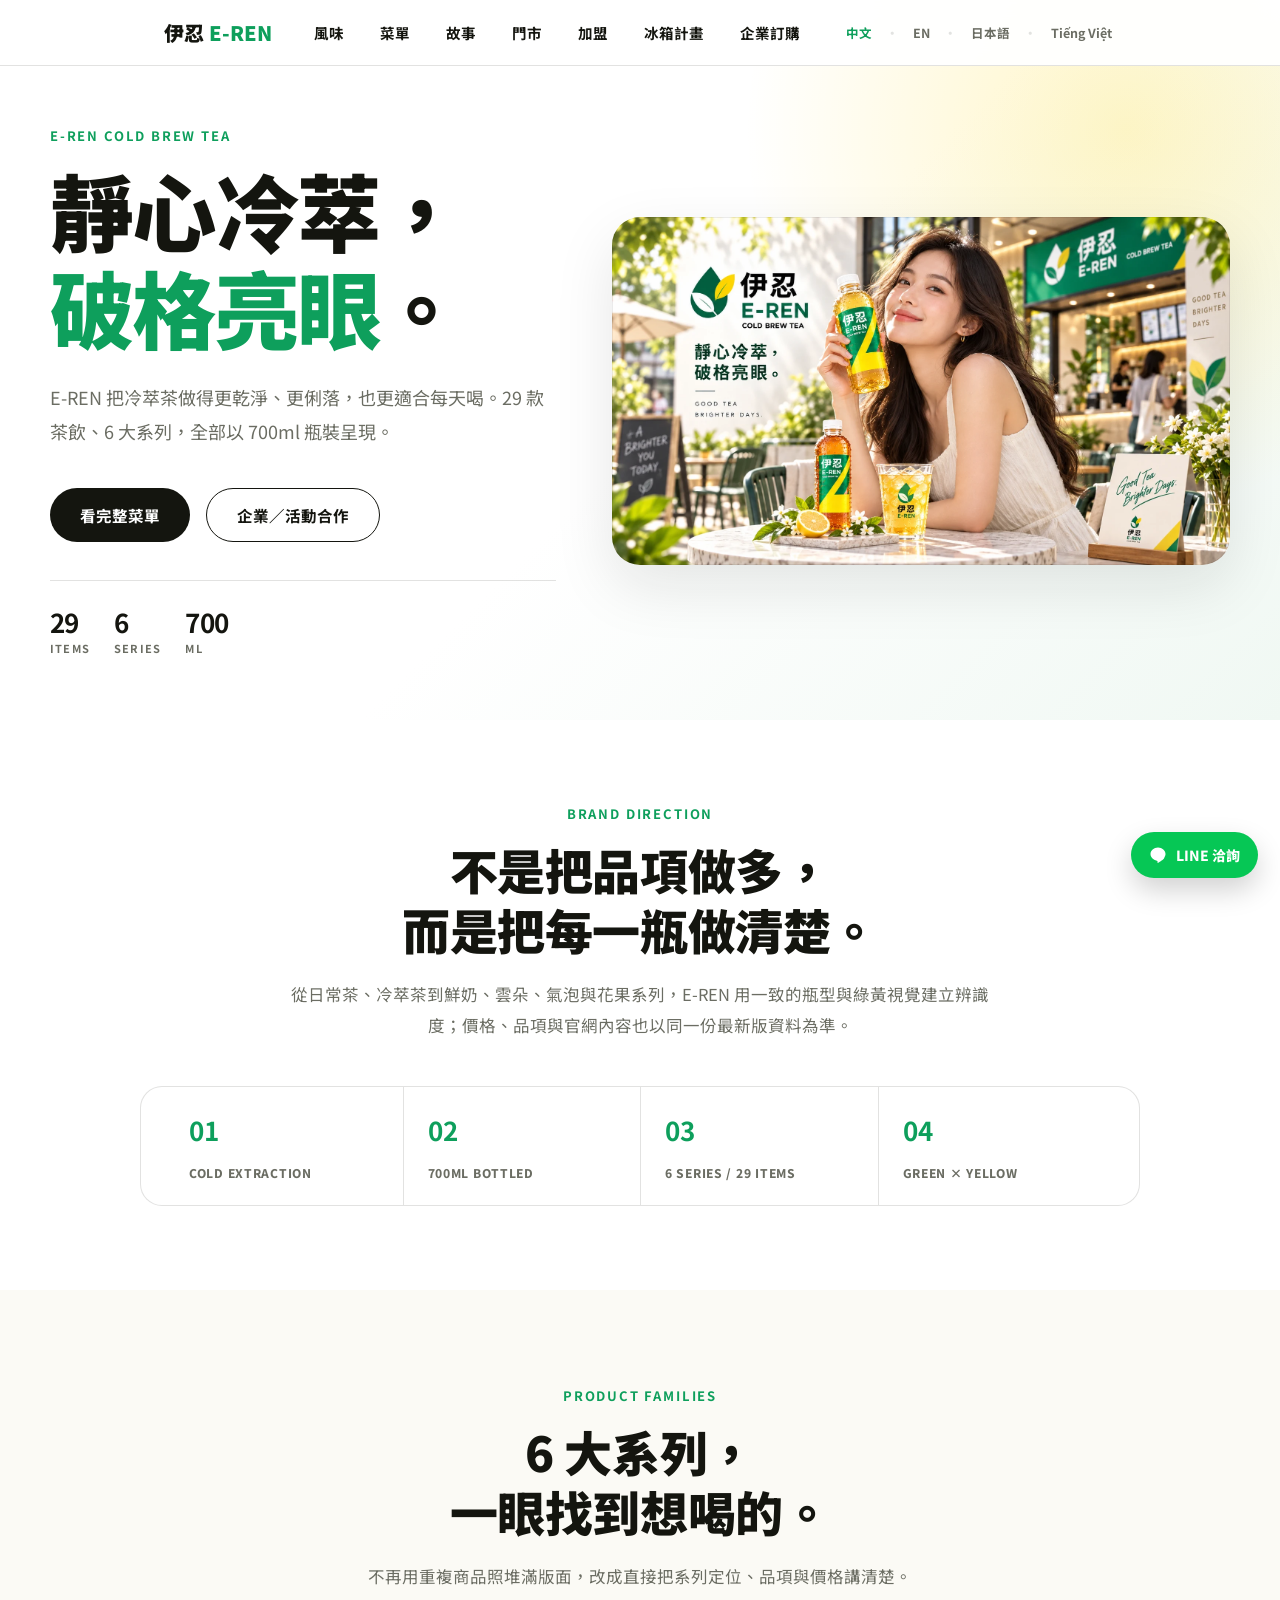
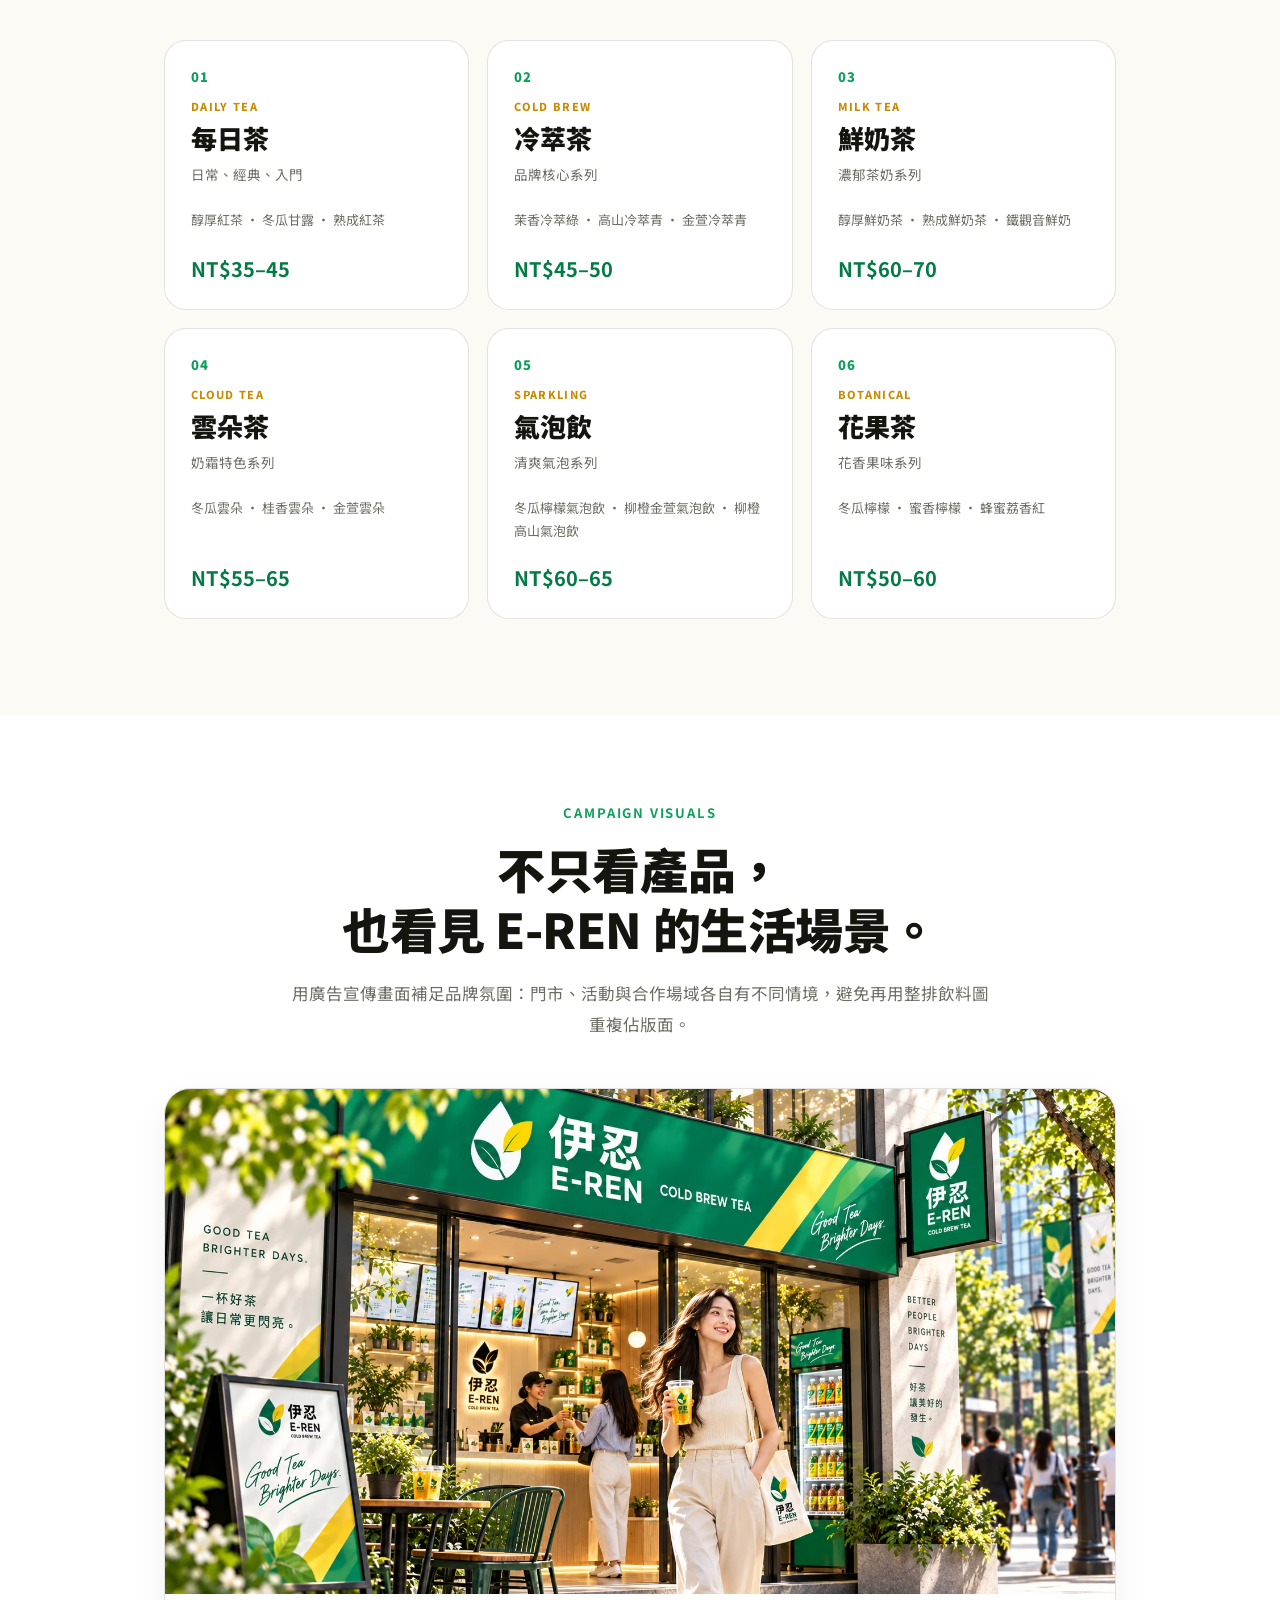
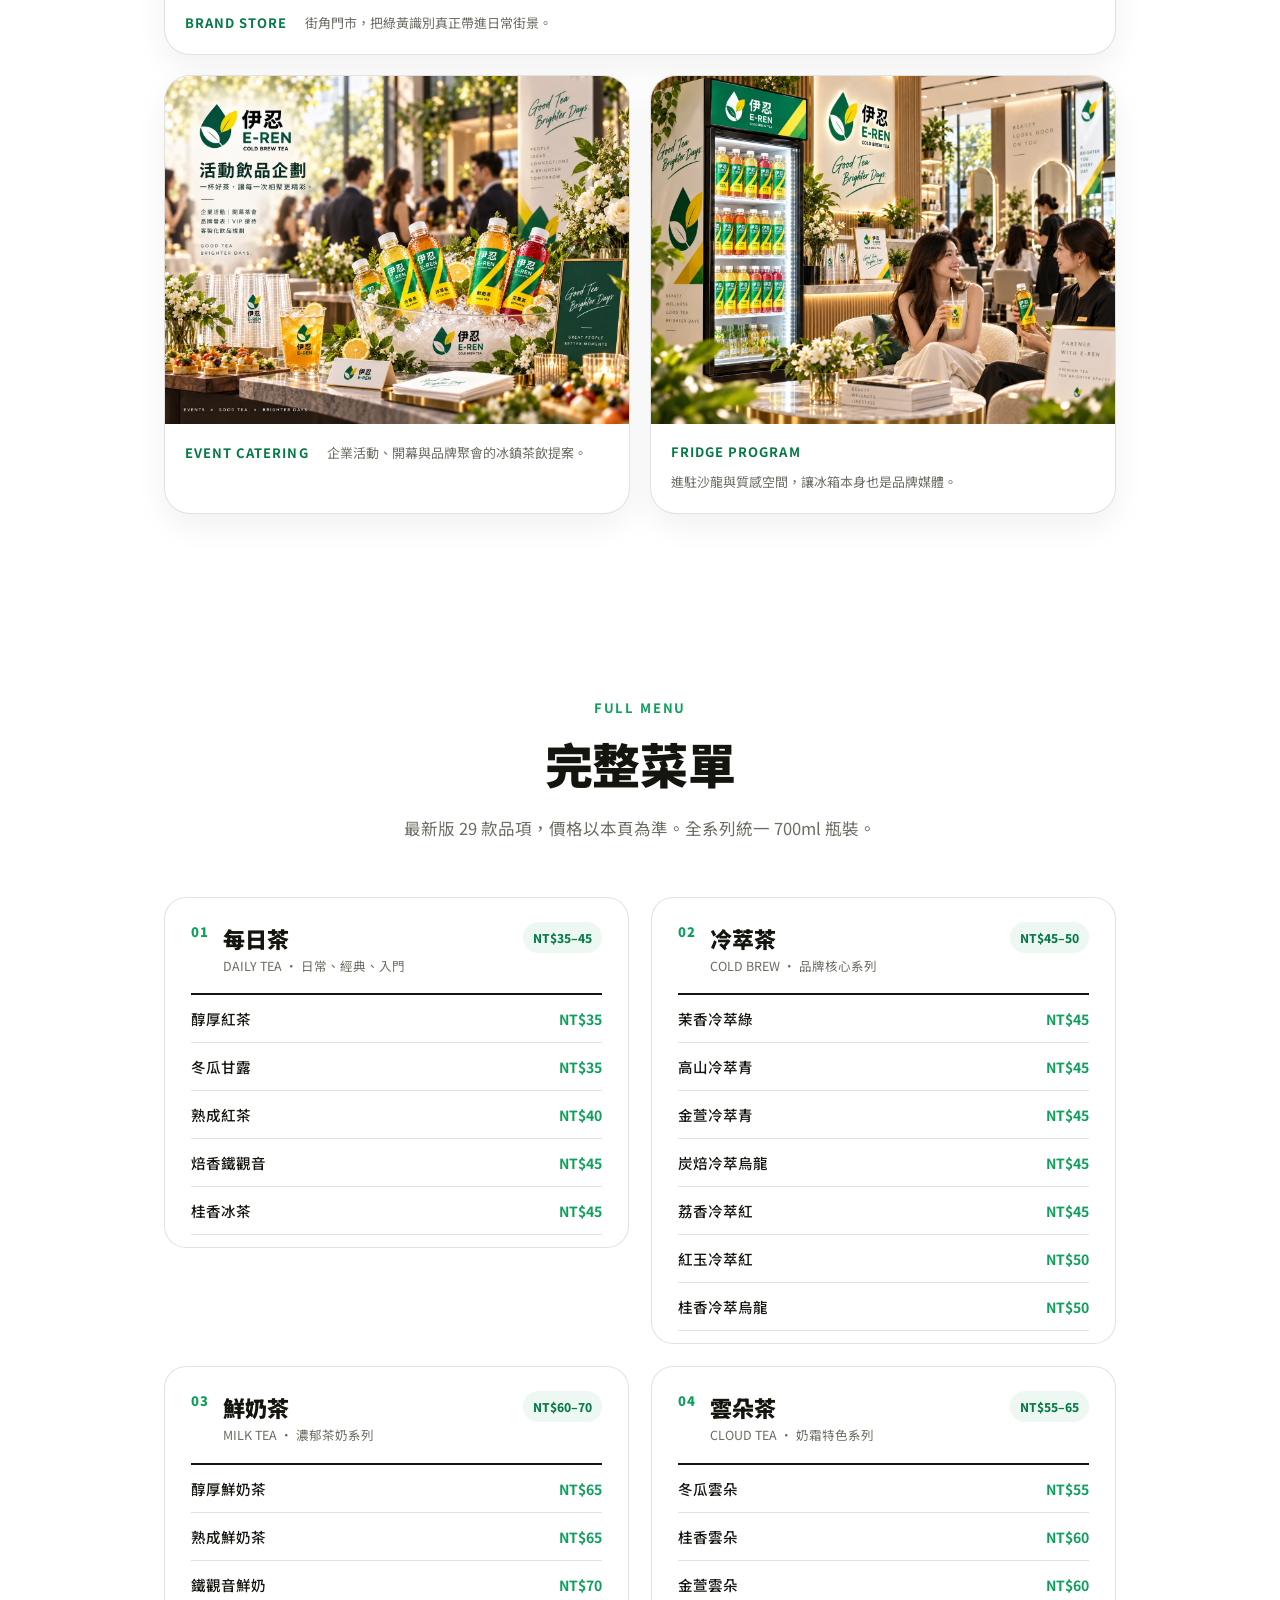
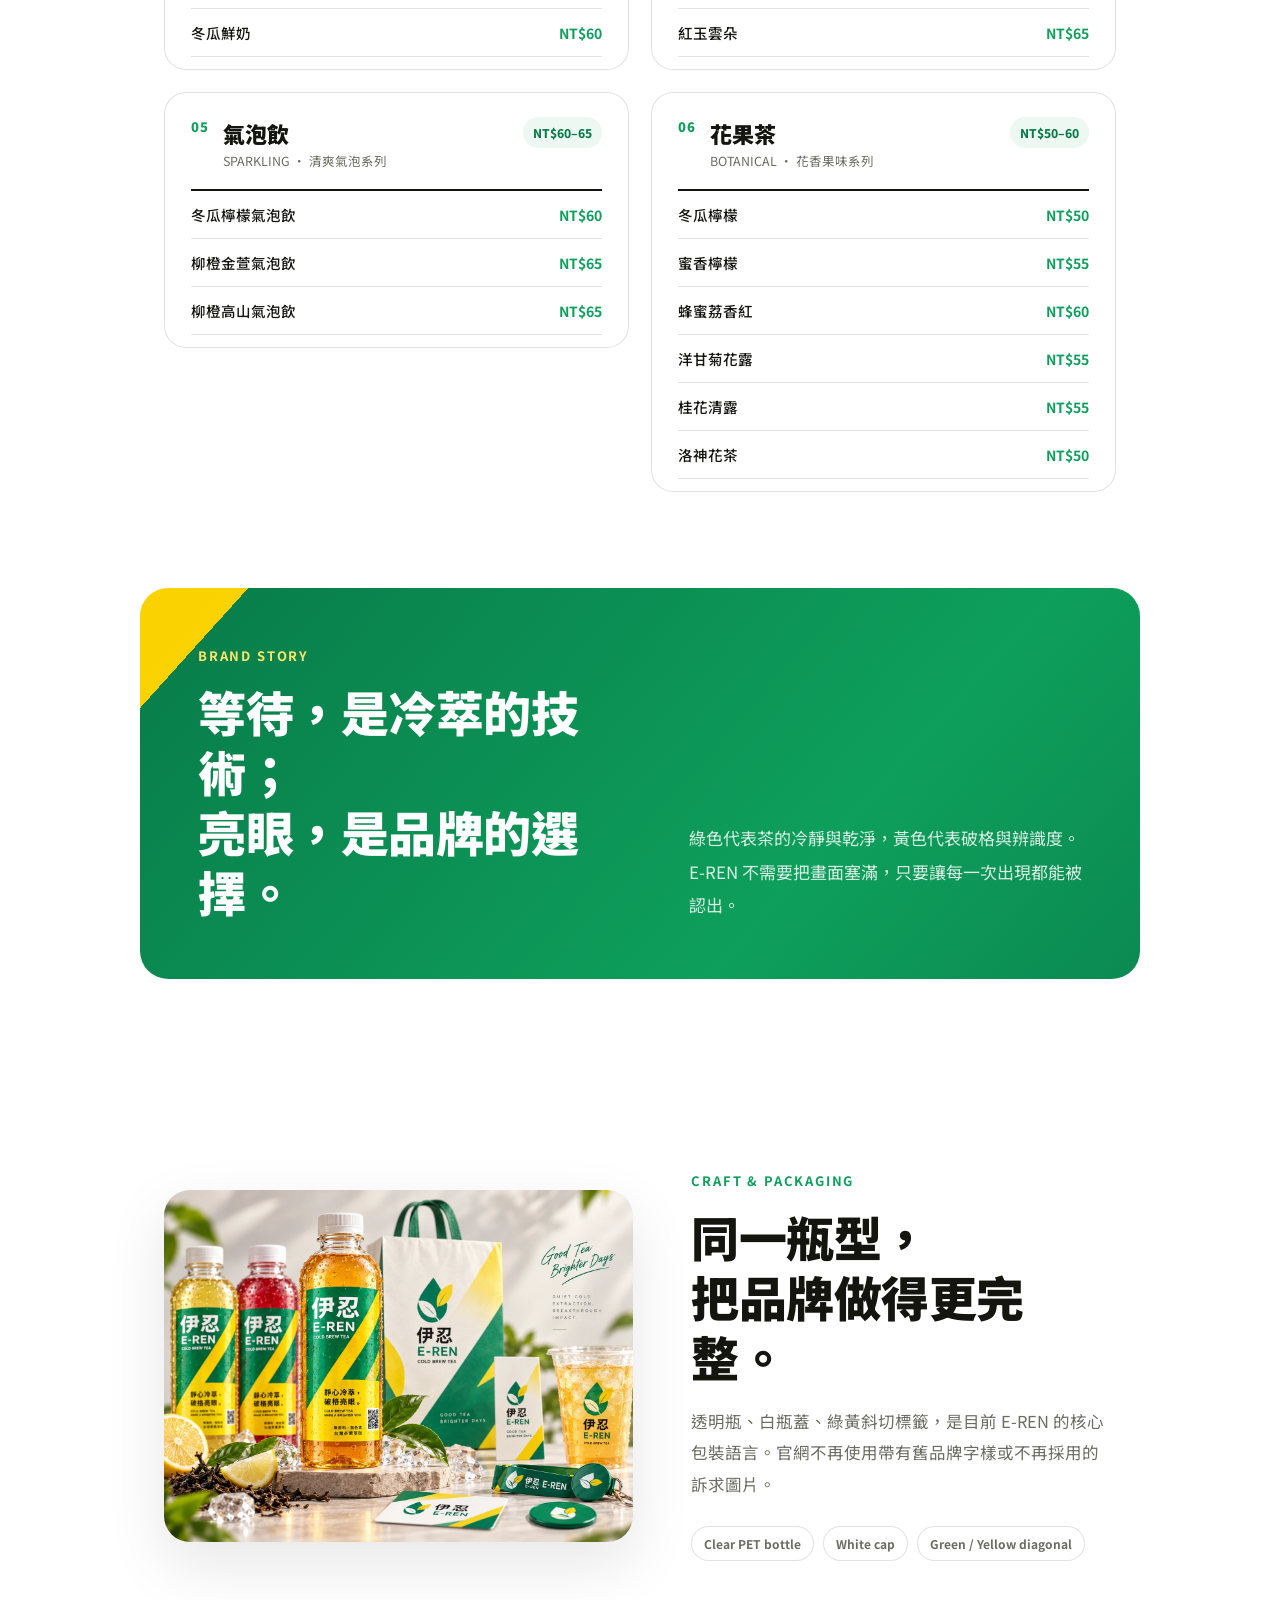
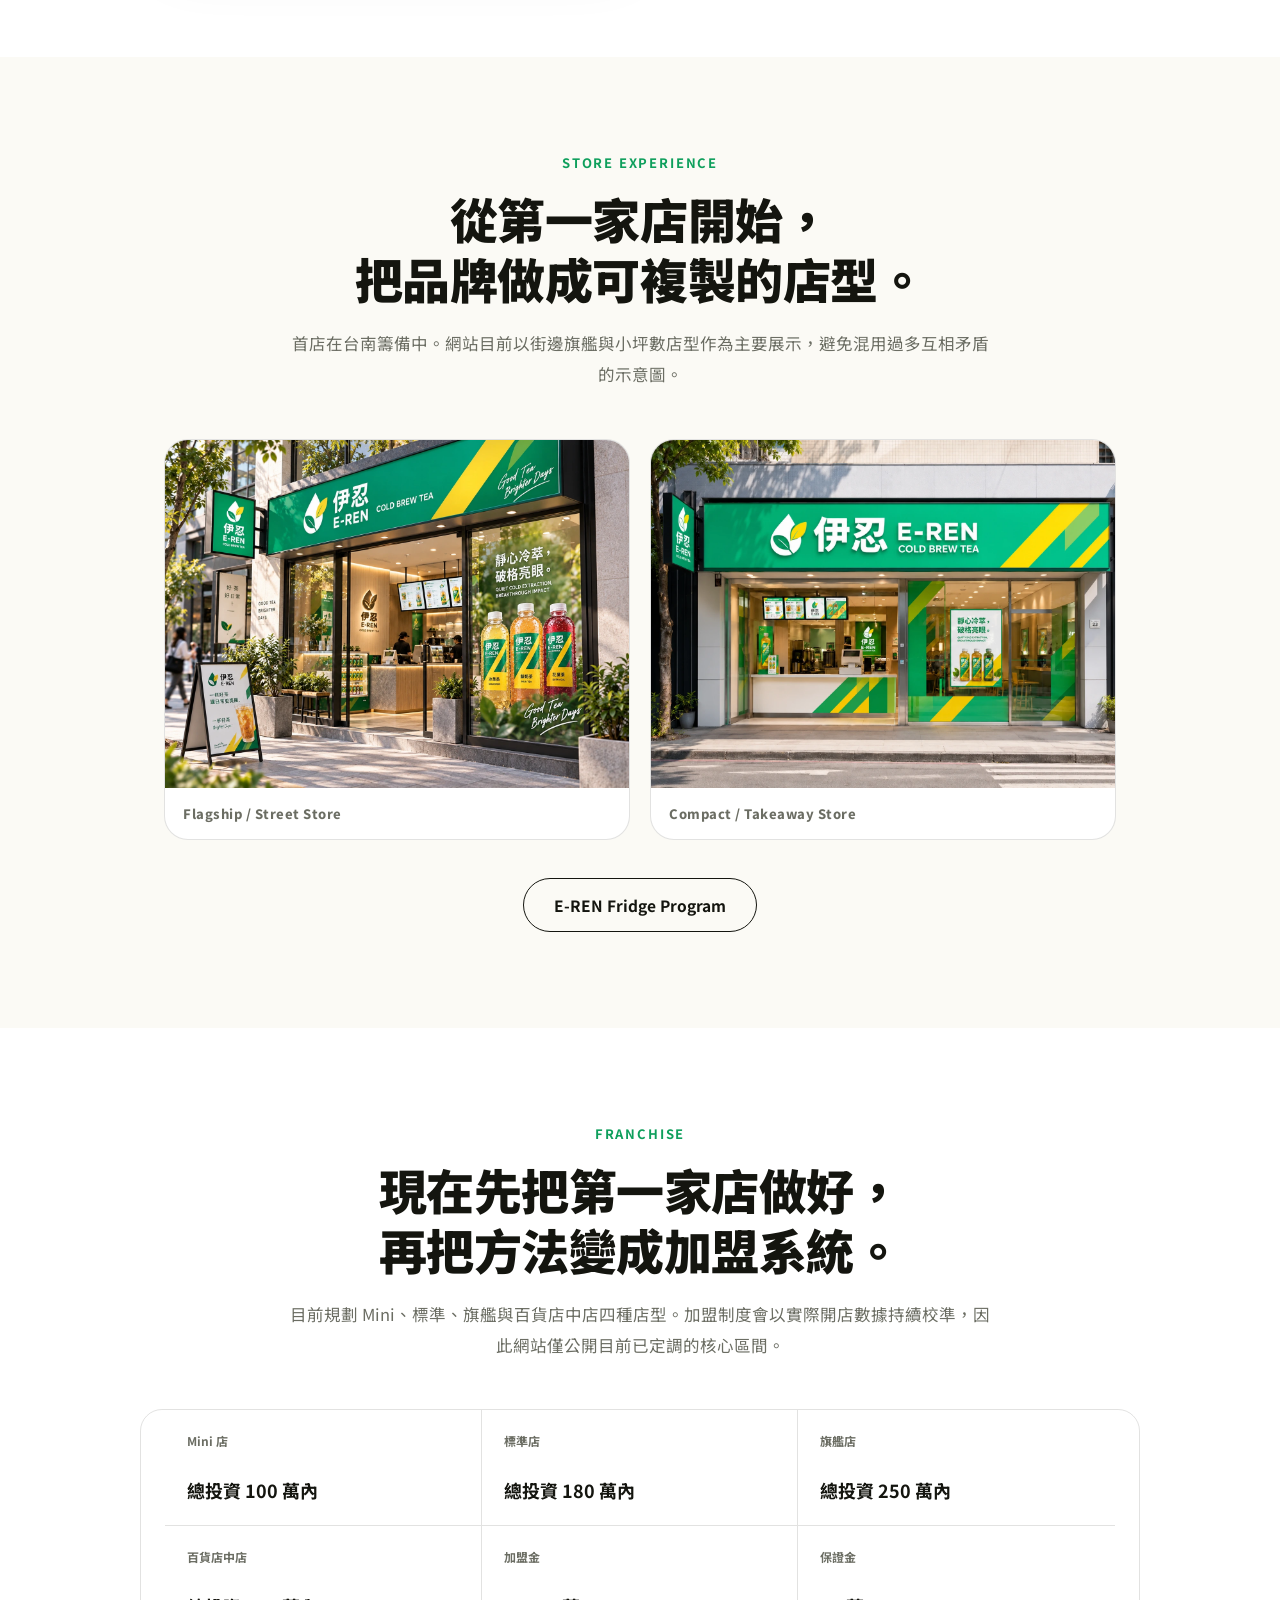
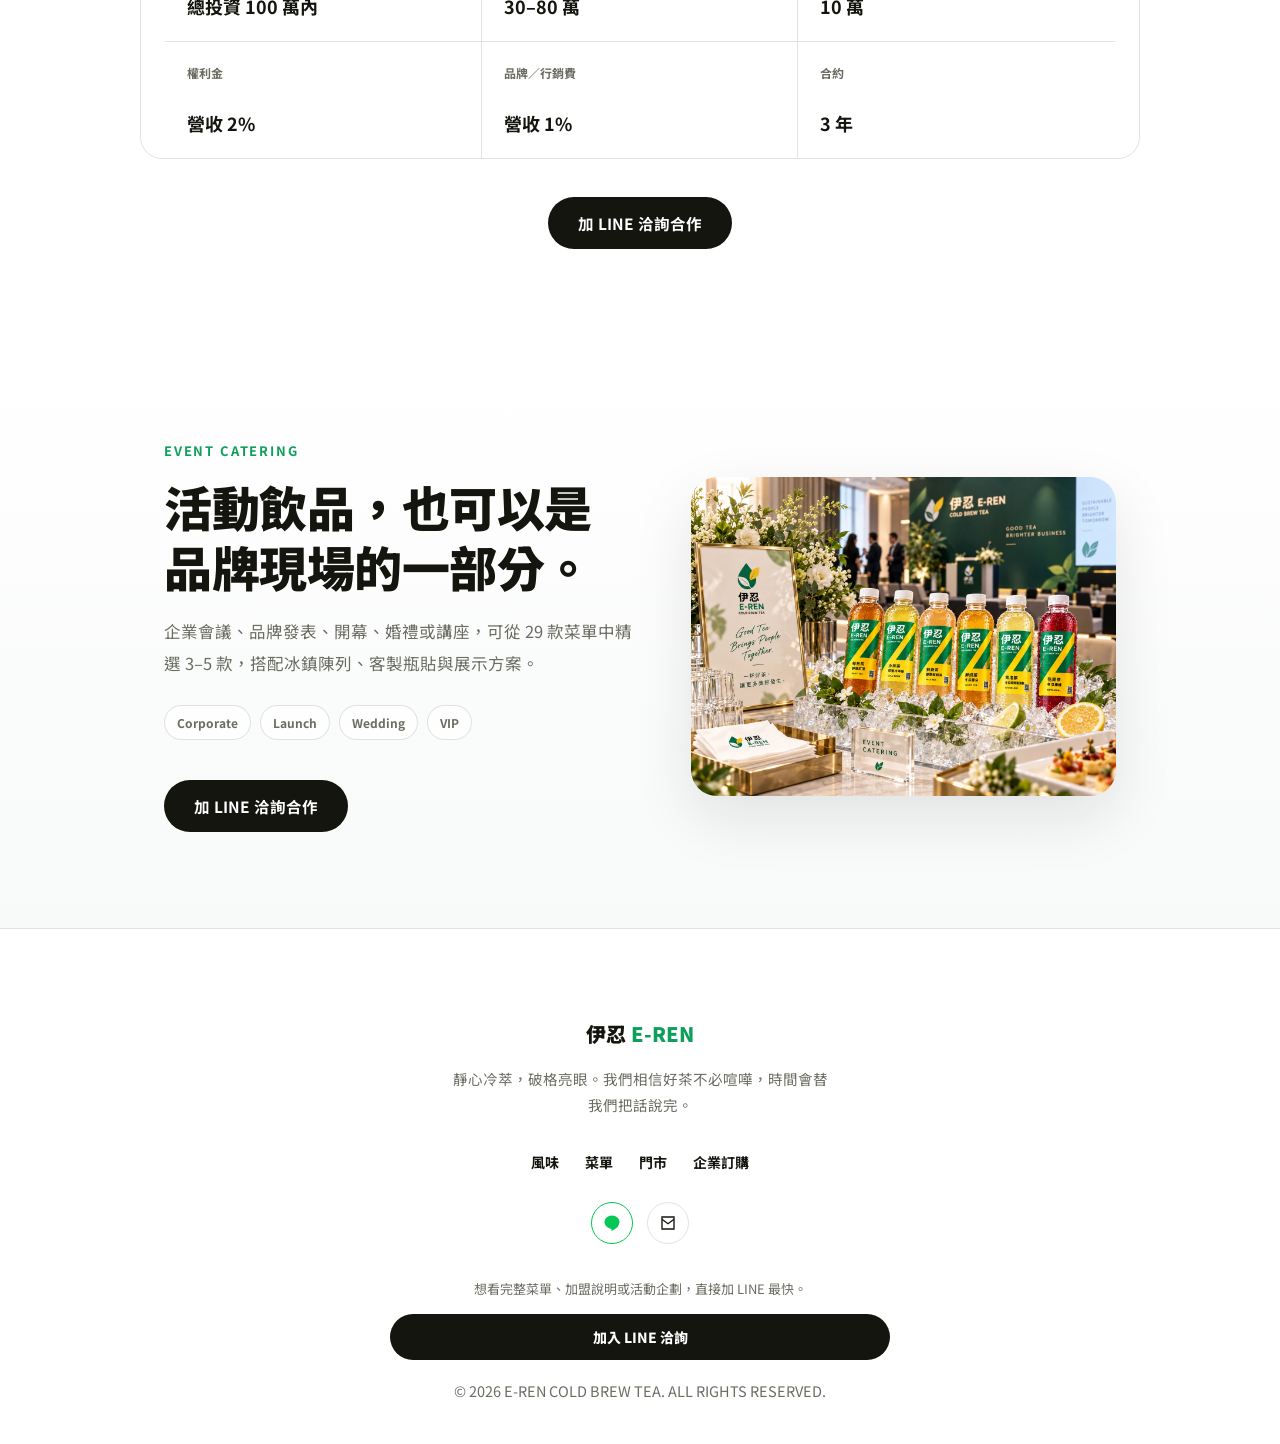
==== index.html @ 08b16fe7 "Add files via upload" ====
<!DOCTYPE html>
<html lang="zh-Hant">
<head>
<meta charset="UTF-8">
<meta name="viewport" content="width=device-width, initial-scale=1.0">
<meta name="theme-color" content="#0E9F5C">
<title>伊忍 E-REN COLD BREW TEA｜靜心冷萃，破格亮眼</title>
<meta name="description" content="伊忍 E-REN 冷泡茶：29 款 700ml 瓶裝茶飲，完整門市菜單、品牌故事、企業訂購與加盟資訊。靜心冷萃，破格亮眼。">
<meta property="og:title" content="伊忍 E-REN COLD BREW TEA｜靜心冷萃，破格亮眼">
<meta property="og:description" content="伊忍 E-REN 冷泡茶：29 款 700ml 瓶裝茶飲，完整門市菜單、品牌故事、企業訂購與加盟資訊。靜心冷萃，破格亮眼。">
<meta property="og:type" content="website">
<meta property="og:image" content="images/updated/campaign-daily-eren.webp">
<link rel="icon" href="data:image/svg+xml,%3Csvg xmlns='http://www.w3.org/2000/svg' viewBox='0 0 100 100'%3E%3Ccircle cx='50' cy='50' r='48' fill='%230E9F5C'/%3E%3C/svg%3E">
<link rel="stylesheet" href="css/style.css">
</head>
<body>

<!-- ============ NAV ============ -->
<nav class="site-nav">
  <div class="nav-inner">
    <a href="#top" class="brand-4">伊忍 <span>E-REN</span></a>
    <ul class="nav-links-4">
      <li><a href="#flavors">風味</a></li>
      <li><a href="#menu">菜單</a></li>
      <li><a href="#story">故事</a></li>
      <li><a href="#store">門市</a></li>
      <li><a href="#franchise">加盟</a></li>
      <li><a href="fridge/index.html">冰箱計畫</a></li>
      <li><a href="#b2b">企業訂購</a></li>
    </ul>
    <div class="lang-switch">
      <a href="index.html" class="active">中文</a><span class="sep">·</span>
      <a href="en/index.html">EN</a><span class="sep">·</span>
      <a href="ja/index.html">日本語</a><span class="sep">·</span>
      <a href="vi/index.html">Tiếng Việt</a>
    </div>
    <button class="nav-toggle-4" aria-label="開啟選單" aria-expanded="false">
      <svg width="20" height="20" viewBox="0 0 24 24" fill="none" stroke="currentColor" stroke-width="2"><line x1="3" y1="7" x2="21" y2="7"/><line x1="3" y1="12" x2="21" y2="12"/><line x1="3" y1="17" x2="21" y2="17"/></svg>
    </button>
  </div>
  <div class="mobile-panel-4">
    <ul>
      <li><a href="#flavors">風味</a></li>
      <li><a href="#menu">菜單</a></li>
      <li><a href="#story">故事</a></li>
      <li><a href="#store">門市</a></li>
      <li><a href="#franchise">加盟</a></li>
      <li><a href="fridge/index.html">冰箱計畫</a></li>
      <li><a href="#b2b" class="mobile-cta-4">企業訂購</a></li>
      <li class="mobile-lang-row"><div class="lang-switch">
        <a href="index.html" class="active">中文</a><span class="sep">·</span>
        <a href="en/index.html">EN</a><span class="sep">·</span>
        <a href="ja/index.html">日本語</a><span class="sep">·</span>
        <a href="vi/index.html">Tiếng Việt</a>
      </div></li>
    </ul>
  </div>
</nav>

<main id="top">
  <section class="hero-modern">
    <div class="hero-modern-inner">
      <div class="hero-copy reveal-4">
        <span class="eyebrow">E-REN COLD BREW TEA</span>
        <h1 class="hero-4-title">靜心冷萃，<br><span class="hl">破格亮眼</span>。</h1>
        <p class="hero-4-sub">E-REN 把冷萃茶做得更乾淨、更俐落，也更適合每天喝。29 款茶飲、6 大系列，全部以 700ml 瓶裝呈現。</p>
        <div class="hero-4-actions"><a href="#menu" class="btn btn-dark">看完整菜單</a><a href="#b2b" class="btn btn-line">企業／活動合作</a></div>
        <div class="hero-kpis"><span><strong>29</strong> ITEMS</span><span><strong>6</strong> SERIES</span><span><strong>700</strong> ML</span></div>
      </div>
      <div class="hero-visual reveal-4"><img src="images/updated/campaign-daily-eren.webp" alt="E-REN lifestyle cold brew tea campaign visual" width="1672" height="941" decoding="async" fetchpriority="high"></div>
    </div>
  </section>

  <section class="section belief-modern">
    <div class="col reveal-4" style="text-align:center;"><span class="eyebrow">Brand Direction</span><h2 class="section-title">不是把品項做多，<br>而是把每一瓶做清楚。</h2><p class="section-body">從日常茶、冷萃茶到鮮奶、雲朵、氣泡與花果系列，E-REN 用一致的瓶型與綠黃視覺建立辨識度；價格、品項與官網內容也以同一份最新版資料為準。</p></div>
    <div class="value-grid col-wide reveal-4"><div><strong>01</strong><span>COLD EXTRACTION</span></div><div><strong>02</strong><span>700ML BOTTLED</span></div><div><strong>03</strong><span>6 SERIES / 29 ITEMS</span></div><div><strong>04</strong><span>GREEN × YELLOW</span></div></div>
  </section>

  <section id="flavors" class="section section-soft">
    <div class="col reveal-4" style="text-align:center;"><span class="eyebrow">Product Families</span><h2 class="section-title">6 大系列，<br>一眼找到想喝的。</h2><p class="section-body">不再用重複商品照堆滿版面，改成直接把系列定位、品項與價格講清楚。</p></div>
    <div class="series-grid col-wide reveal-4"><article class="series-card"><span class="series-no">01</span><span class="series-en">DAILY TEA</span><h3>每日茶</h3><p>日常、經典、入門</p><div class="series-samples">醇厚紅茶 · 冬瓜甘露 · 熟成紅茶</div><strong>NT$35–45</strong></article><article class="series-card"><span class="series-no">02</span><span class="series-en">COLD BREW</span><h3>冷萃茶</h3><p>品牌核心系列</p><div class="series-samples">茉香冷萃綠 · 高山冷萃青 · 金萱冷萃青</div><strong>NT$45–50</strong></article><article class="series-card"><span class="series-no">03</span><span class="series-en">MILK TEA</span><h3>鮮奶茶</h3><p>濃郁茶奶系列</p><div class="series-samples">醇厚鮮奶茶 · 熟成鮮奶茶 · 鐵觀音鮮奶</div><strong>NT$60–70</strong></article><article class="series-card"><span class="series-no">04</span><span class="series-en">CLOUD TEA</span><h3>雲朵茶</h3><p>奶霜特色系列</p><div class="series-samples">冬瓜雲朵 · 桂香雲朵 · 金萱雲朵</div><strong>NT$55–65</strong></article><article class="series-card"><span class="series-no">05</span><span class="series-en">SPARKLING</span><h3>氣泡飲</h3><p>清爽氣泡系列</p><div class="series-samples">冬瓜檸檬氣泡飲 · 柳橙金萱氣泡飲 · 柳橙高山氣泡飲</div><strong>NT$60–65</strong></article><article class="series-card"><span class="series-no">06</span><span class="series-en">BOTANICAL</span><h3>花果茶</h3><p>花香果味系列</p><div class="series-samples">冬瓜檸檬 · 蜜香檸檬 · 蜂蜜荔香紅</div><strong>NT$50–60</strong></article></div>
  </section>

  <section class="section campaign-gallery">
    <div class="col reveal-4" style="text-align:center;">
      <span class="eyebrow">Campaign Visuals</span>
      <h2 class="section-title">不只看產品，<br>也看見 E-REN 的生活場景。</h2>
      <p class="section-body">用廣告宣傳畫面補足品牌氛圍：門市、活動與合作場域各自有不同情境，避免再用整排飲料圖重複佔版面。</p>
    </div>
    <div class="campaign-grid col-wide reveal-4">
      <figure class="campaign-card campaign-card-wide">
        <img src="images/updated/campaign-store-eren.webp" alt="E-REN 街角旗艦店廣告宣傳視覺" width="1672" height="941" decoding="async" loading="lazy">
        <figcaption><strong>Brand Store</strong><span>街角門市，把綠黃識別真正帶進日常街景。</span></figcaption>
      </figure>
      <figure class="campaign-card">
        <img src="images/updated/campaign-event-eren.webp" alt="E-REN 企業活動廣告宣傳視覺" width="1448" height="1086" decoding="async" loading="lazy">
        <figcaption><strong>Event Catering</strong><span>企業活動、開幕與品牌聚會的冰鎮茶飲提案。</span></figcaption>
      </figure>
      <figure class="campaign-card">
        <img src="images/updated/campaign-fridge-eren.webp" alt="E-REN 精品沙龍冰箱合作廣告宣傳視覺" width="1448" height="1086" decoding="async" loading="lazy">
        <figcaption><strong>Fridge Program</strong><span>進駐沙龍與質感空間，讓冰箱本身也是品牌媒體。</span></figcaption>
      </figure>
    </div>
  </section>

  <section id="menu" class="section">
    <div class="col reveal-4" style="text-align:center;"><span class="eyebrow">Full Menu</span><h2 class="section-title">完整菜單</h2><p class="section-body">最新版 29 款品項，價格以本頁為準。全系列統一 700ml 瓶裝。</p></div>
    <div class="menu-grid-modern col-wide reveal-4"><article class="menu-card-modern"><div class="menu-card-top"><span class="series-no">01</span><div><h3>每日茶</h3><p>DAILY TEA · 日常、經典、入門</p></div><span class="series-range">NT$35–45</span></div><div class="menu-row-4"><span class="name">醇厚紅茶</span><span class="price">NT$35</span></div><div class="menu-row-4"><span class="name">冬瓜甘露</span><span class="price">NT$35</span></div><div class="menu-row-4"><span class="name">熟成紅茶</span><span class="price">NT$40</span></div><div class="menu-row-4"><span class="name">焙香鐵觀音</span><span class="price">NT$45</span></div><div class="menu-row-4"><span class="name">桂香冰茶</span><span class="price">NT$45</span></div></article><article class="menu-card-modern"><div class="menu-card-top"><span class="series-no">02</span><div><h3>冷萃茶</h3><p>COLD BREW · 品牌核心系列</p></div><span class="series-range">NT$45–50</span></div><div class="menu-row-4"><span class="name">茉香冷萃綠</span><span class="price">NT$45</span></div><div class="menu-row-4"><span class="name">高山冷萃青</span><span class="price">NT$45</span></div><div class="menu-row-4"><span class="name">金萱冷萃青</span><span class="price">NT$45</span></div><div class="menu-row-4"><span class="name">炭焙冷萃烏龍</span><span class="price">NT$45</span></div><div class="menu-row-4"><span class="name">荔香冷萃紅</span><span class="price">NT$45</span></div><div class="menu-row-4"><span class="name">紅玉冷萃紅</span><span class="price">NT$50</span></div><div class="menu-row-4"><span class="name">桂香冷萃烏龍</span><span class="price">NT$50</span></div></article><article class="menu-card-modern"><div class="menu-card-top"><span class="series-no">03</span><div><h3>鮮奶茶</h3><p>MILK TEA · 濃郁茶奶系列</p></div><span class="series-range">NT$60–70</span></div><div class="menu-row-4"><span class="name">醇厚鮮奶茶</span><span class="price">NT$65</span></div><div class="menu-row-4"><span class="name">熟成鮮奶茶</span><span class="price">NT$65</span></div><div class="menu-row-4"><span class="name">鐵觀音鮮奶</span><span class="price">NT$70</span></div><div class="menu-row-4"><span class="name">冬瓜鮮奶</span><span class="price">NT$60</span></div></article><article class="menu-card-modern"><div class="menu-card-top"><span class="series-no">04</span><div><h3>雲朵茶</h3><p>CLOUD TEA · 奶霜特色系列</p></div><span class="series-range">NT$55–65</span></div><div class="menu-row-4"><span class="name">冬瓜雲朵</span><span class="price">NT$55</span></div><div class="menu-row-4"><span class="name">桂香雲朵</span><span class="price">NT$60</span></div><div class="menu-row-4"><span class="name">金萱雲朵</span><span class="price">NT$60</span></div><div class="menu-row-4"><span class="name">紅玉雲朵</span><span class="price">NT$65</span></div></article><article class="menu-card-modern"><div class="menu-card-top"><span class="series-no">05</span><div><h3>氣泡飲</h3><p>SPARKLING · 清爽氣泡系列</p></div><span class="series-range">NT$60–65</span></div><div class="menu-row-4"><span class="name">冬瓜檸檬氣泡飲</span><span class="price">NT$60</span></div><div class="menu-row-4"><span class="name">柳橙金萱氣泡飲</span><span class="price">NT$65</span></div><div class="menu-row-4"><span class="name">柳橙高山氣泡飲</span><span class="price">NT$65</span></div></article><article class="menu-card-modern"><div class="menu-card-top"><span class="series-no">06</span><div><h3>花果茶</h3><p>BOTANICAL · 花香果味系列</p></div><span class="series-range">NT$50–60</span></div><div class="menu-row-4"><span class="name">冬瓜檸檬</span><span class="price">NT$50</span></div><div class="menu-row-4"><span class="name">蜜香檸檬</span><span class="price">NT$55</span></div><div class="menu-row-4"><span class="name">蜂蜜荔香紅</span><span class="price">NT$60</span></div><div class="menu-row-4"><span class="name">洋甘菊花露</span><span class="price">NT$55</span></div><div class="menu-row-4"><span class="name">桂花清露</span><span class="price">NT$55</span></div><div class="menu-row-4"><span class="name">洛神花茶</span><span class="price">NT$50</span></div></article></div>
  </section>

  <section id="story" class="section story-modern">
    <div class="col-wide story-modern-inner reveal-4"><div><span class="eyebrow">Brand Story</span><h2 class="section-title">等待，是冷萃的技術；<br>亮眼，是品牌的選擇。</h2></div><p>綠色代表茶的冷靜與乾淨，黃色代表破格與辨識度。E-REN 不需要把畫面塞滿，只要讓每一次出現都能被認出。</p></div>
  </section>

  <section class="section">
    <div class="split-modern col-wide reveal-4"><div class="split-media"><img src="images/updated/package-lifestyle-eren.webp" alt="E-REN packaging and bottled tea presentation" width="1448" height="1086" decoding="async" loading="lazy"></div><div class="split-copy"><span class="eyebrow">Craft &amp; Packaging</span><h2 class="section-title">同一瓶型，<br>把品牌做得更完整。</h2><p class="section-body">透明瓶、白瓶蓋、綠黃斜切標籤，是目前 E-REN 的核心包裝語言。官網不再使用帶有舊品牌字樣或不再採用的訴求圖片。</p><div class="mini-specs"><span>Clear PET bottle</span><span>White cap</span><span>Green / Yellow diagonal</span></div></div></div>
  </section>

  <section id="store" class="section section-soft">
    <div class="col reveal-4" style="text-align:center;"><span class="eyebrow">Store Experience</span><h2 class="section-title">從第一家店開始，<br>把品牌做成可複製的店型。</h2><p class="section-body">首店在台南籌備中。網站目前以街邊旗艦與小坪數店型作為主要展示，避免混用過多互相矛盾的示意圖。</p></div>
    <div class="store-grid col-wide reveal-4"><figure><img src="images/updated/storefront-flagship-eren.webp" alt="E-REN flagship storefront" width="1448" height="1086" decoding="async" loading="lazy"><figcaption>Flagship / Street Store</figcaption></figure><figure><img src="images/updated/storefront-eren.webp" alt="E-REN compact storefront" width="1448" height="1086" decoding="async" loading="lazy"><figcaption>Compact / Takeaway Store</figcaption></figure></div>
    <div class="center-actions"><a href="fridge/index.html" class="btn btn-line">E-REN Fridge Program</a></div>
  </section>

  <section id="franchise" class="section">
    <div class="col reveal-4" style="text-align:center;"><span class="eyebrow">Franchise</span><h2 class="section-title">現在先把第一家店做好，<br>再把方法變成加盟系統。</h2><p class="section-body">目前規劃 Mini、標準、旗艦與百貨店中店四種店型。加盟制度會以實際開店數據持續校準，因此網站僅公開目前已定調的核心區間。</p></div>
    <div class="franchise-grid col-wide reveal-4"><div class="fr-stat"><span>Mini 店</span><strong>總投資 100 萬內</strong></div><div class="fr-stat"><span>標準店</span><strong>總投資 180 萬內</strong></div><div class="fr-stat"><span>旗艦店</span><strong>總投資 250 萬內</strong></div><div class="fr-stat"><span>百貨店中店</span><strong>總投資 100 萬內</strong></div><div class="fr-stat"><span>加盟金</span><strong>30–80 萬</strong></div><div class="fr-stat"><span>保證金</span><strong>10 萬</strong></div><div class="fr-stat"><span>權利金</span><strong>營收 2%</strong></div><div class="fr-stat"><span>品牌／行銷費</span><strong>營收 1%</strong></div><div class="fr-stat"><span>合約</span><strong>3 年</strong></div></div>
    <div class="center-actions"><a href="https://line.me/ti/p/b4cw8g0Qvp" target="_blank" rel="noopener" class="btn btn-dark">加 LINE 洽詢合作</a></div>
  </section>

  <section id="b2b" class="section b2b-modern">
    <div class="split-modern col-wide reveal-4"><div class="split-copy"><span class="eyebrow">Event Catering</span><h2 class="section-title">活動飲品，也可以是<br>品牌現場的一部分。</h2><p class="section-body">企業會議、品牌發表、開幕、婚禮或講座，可從 29 款菜單中精選 3–5 款，搭配冰鎮陳列、客製瓶貼與展示方案。</p><div class="mini-specs"><span>Corporate</span><span>Launch</span><span>Wedding</span><span>VIP</span></div><div class="hero-4-actions left"><a href="https://line.me/ti/p/b4cw8g0Qvp" target="_blank" rel="noopener" class="btn btn-dark">加 LINE 洽詢合作</a></div></div><div class="split-media"><img src="images/updated/event-conference-eren.webp" alt="E-REN corporate event beverage display" width="1448" height="1086" decoding="async" loading="lazy"></div></div>
  </section>
</main>

<!-- ============ FOOTER ============ -->
<footer class="footer-4">
  <div class="col">
    <span class="brand-4">伊忍 <span>E-REN</span></span>
    <p>靜心冷萃，破格亮眼。我們相信好茶不必喧嘩，時間會替我們把話說完。</p>

    <div class="footer-4-links">
      <a href="#flavors">風味</a>
      <a href="#menu">菜單</a>
      <a href="#store">門市</a>
      <a href="#b2b">企業訂購</a>
    </div>
    <div class="footer-4-social">
      <a href="https://line.me/ti/p/b4cw8g0Qvp" target="_blank" rel="noopener" aria-label="LINE" style="color:#06C755; border-color:#06C755;">
        <svg width="18" height="18" viewBox="0 0 24 24" fill="currentColor"><path d="M12 2C6.48 2 2 5.94 2 10.8c0 4.36 3.58 8.01 8.42 8.72.33.07.77.22.88.5.1.26.07.66.03.92l-.14.86c-.04.26-.2 1 .87.55 1.08-.46 5.8-3.42 7.92-5.85C21.24 14.1 22 12.53 22 10.8 22 5.94 17.52 2 12 2Z"/></svg>
      </a>
      <a href="mailto:d721104@gmail.com" aria-label="Email">
        <svg width="18" height="18" viewBox="0 0 24 24" fill="none" stroke="currentColor" stroke-width="1.8"><path d="M4 4h16v16H4z"/><path d="m4 7 8 6 8-6"/></svg>
      </a>
    </div>
<div class="newsletter-4" id="newsletter-form-4"><span>想看完整菜單、加盟說明或活動企劃，直接加 LINE 最快。</span><a href="https://line.me/ti/p/b4cw8g0Qvp" target="_blank" rel="noopener">加入 LINE 洽詢</a></div>

    <p class="footer-4-bottom">&copy; 2026 E-REN COLD BREW TEA. ALL RIGHTS RESERVED.</p>
  </div>
</footer>

<script src="js/main.js"></script>

<a class="floating-line" href="https://line.me/ti/p/b4cw8g0Qvp" target="_blank" rel="noopener" aria-label="LINE 洽詢">
  <svg width="18" height="18" viewBox="0 0 24 24" fill="currentColor" aria-hidden="true"><path d="M12 2C6.48 2 2 5.94 2 10.8c0 4.36 3.58 8.01 8.42 8.72.33.07.77.22.88.5.1.26.07.66.03.92l-.14.86c-.04.26-.2 1 .87.55 1.08-.46 5.8-3.42 7.92-5.85C21.24 14.1 22 12.53 22 10.8 22 5.94 17.52 2 12 2Z"/></svg>
  <span>LINE 洽詢</span>
</a>

</body>
</html>
---- css/style.css ----
/* ==========================================================================
   伊忍 E-REN COLD BREW TEA — 2026 Website System
   Rules: one thing at a time. No side-by-side images. No forced cropping —
   every image renders at its true natural aspect ratio. No product codes.
   ========================================================================== */

@import url('https://fonts.googleapis.com/css2?family=Noto+Sans+TC:wght@400;500;700;900&display=swap');

:root {
  --ink: #14150F;
  --paper: #FFFFFF;
  --leaf: #0E9F5C;
  --amber: #C98A00;
  --muted: #6B6D63;
  --rule: rgba(20,21,15,0.12);
  --font: 'Noto Sans TC', system-ui, sans-serif;
  --col: 760px;
}

*, *::before, *::after { box-sizing: border-box; }
html { scroll-behavior: smooth; scroll-padding-top: 90px; }
@media (prefers-reduced-motion: reduce) {
  html { scroll-behavior: auto; }
  *, *::before, *::after { animation-duration: 0.001ms !important; transition-duration: 0.001ms !important; }
}
body {
  margin: 0;
  background: var(--paper);
  color: var(--ink);
  font-family: var(--font);
  -webkit-font-smoothing: antialiased;
  overflow-x: hidden;
}
img { max-width: 100%; display: block; user-select: none; height: auto; }
a { color: inherit; text-decoration: none; }
button { font-family: inherit; cursor: pointer; background: none; border: none; }
ul { margin: 0; padding: 0; list-style: none; }
h1, h2, h3, h4, p { margin: 0; }
:focus-visible { outline: 2px solid var(--leaf); outline-offset: 3px; }

/* Single content spine — everything lives in this one column */
.col {
  max-width: var(--col);
  margin: 0 auto;
  padding: 0 24px;
}
.col-wide {
  max-width: 1000px;
  margin: 0 auto;
  padding: 0 24px;
}

/* ---------- Type & shared bits ---------- */
.eyebrow {
  display: block;
  font-weight: 700;
  font-size: 13px;
  letter-spacing: 0.14em;
  text-transform: uppercase;
  color: var(--leaf);
  margin-bottom: 16px;
}
.btn {
  display: inline-flex; align-items: center; gap: 8px;
  font-weight: 700; font-size: 15.5px;
  padding: 15px 30px;
  border-radius: 100px;
  transition: background 0.25s ease, color 0.25s ease, transform 0.25s ease;
}
.btn-dark { background: var(--ink); color: var(--paper); }
.btn-dark:hover { background: var(--leaf); transform: translateY(-2px); }
.btn-line { border: 1.5px solid var(--ink); color: var(--ink); }
.btn-line:hover { background: var(--ink); color: var(--paper); }

hr.rule { border: none; border-top: 1px solid var(--rule); margin: 0; }

/* ---------- Photo block: the ONE repeating image pattern ---------- */
.photo-block { margin: 64px auto; }
.photo-block img { width: 100%; border-radius: 18px; }
.photo-block .cap {
  margin-top: 16px;
  font-size: 14px;
  color: var(--muted);
  text-align: center;
}
.photo-block.full { max-width: 1000px; }
.photo-block.contained { max-width: var(--col); }
.photo-block.snug { max-width: 480px; }

.section { padding: 96px 0; }
.section-title {
  font-weight: 900;
  font-size: clamp(32px, 5vw, 48px);
  line-height: 1.25;
  letter-spacing: -0.01em;
}
.section-body { margin-top: 20px; font-size: 16.5px; line-height: 1.9; color: var(--muted); }
.section-body strong { color: var(--ink); }

/* ==========================================================================
   Nav
   ========================================================================== */
.site-nav {
  position: fixed; top: 0; left: 0; right: 0; z-index: 100;
  background: rgba(255,255,255,0.94);
  backdrop-filter: blur(10px);
  border-bottom: 1px solid var(--rule);
}
.nav-inner {
  max-width: 1000px; margin: 0 auto; padding: 18px 24px;
  display: flex; align-items: center; justify-content: space-between;
  transition: padding 0.3s ease;
}
.brand-4 { font-weight: 900; font-size: 20px; }
.brand-4 span { color: var(--leaf); }
.nav-links-4 { display: flex; gap: 36px; font-weight: 700; font-size: 14.5px; }
.nav-links-4 a:hover { color: var(--leaf); }
.nav-toggle-4 { display: none; padding: 6px; }
.mobile-panel-4 { display: none; border-top: 1px solid var(--rule); background: var(--paper); }
.mobile-panel-4.open { display: block; }
.mobile-panel-4 ul { display: flex; flex-direction: column; padding: 22px 24px; gap: 22px; font-weight: 700; font-size: 17px; }
.mobile-panel-4 .mobile-cta-4 { color: var(--leaf); }

.lang-switch { display: flex; align-items: center; gap: 10px; font-size: 12.5px; font-weight: 700; color: var(--muted); }
.lang-switch a { padding: 2px 4px; transition: color 0.2s ease; }
.lang-switch a:hover, .lang-switch a.active { color: var(--leaf); }
.lang-switch span.sep { color: var(--rule); }
.mobile-panel-4 .lang-switch { padding-top: 4px; font-size: 15px; gap: 14px; }

@media (max-width: 1080px) {
  .nav-links-4 { display: none; }
  .nav-toggle-4 { display: block; }
  .nav-inner .lang-switch { display: none; }
}

/* ==========================================================================
   Hero — text first, one image below, nothing beside it
   ========================================================================== */
.hero-4 { padding: 156px 0 0; text-align: center; }
.hero-4-title {
  font-weight: 900;
  font-size: clamp(40px, 7vw, 76px);
  line-height: 1.15;
  letter-spacing: -0.02em;
}
.hero-4-title .hl { color: var(--leaf); }
.hero-4-sub {
  margin: 26px auto 0;
  font-size: 18px; line-height: 1.85; color: var(--muted);
  max-width: 560px;
}
.hero-4-actions { display: flex; gap: 16px; justify-content: center; margin-top: 40px; flex-wrap: wrap; }

/* ==========================================================================
   Simple stat line (text only, no image pairing)
   ========================================================================== */
.stat-line {
  padding: 40px 0;
  border-top: 1px solid var(--rule);
  border-bottom: 1px solid var(--rule);
  text-align: center;
}
.stat-line ul { display: flex; flex-wrap: wrap; justify-content: center; gap: 12px 0; }
.stat-line li {
  font-weight: 700; font-size: 14px; color: var(--muted);
  padding: 0 22px;
  position: relative;
}
.stat-line li:not(:first-child)::before {
  content: '·'; position: absolute; left: -3px; color: var(--rule); font-weight: 900;
}

/* ==========================================================================
   Flavor journey — heading, short text, then ONE photo, repeat
   ========================================================================== */
.flavor-entry { max-width: var(--col); margin: 0 auto; padding: 0 24px; text-align: center; }
.flavor-entry .tag { font-weight: 700; font-size: 13px; color: var(--amber); letter-spacing: 0.08em; text-transform: uppercase; }
.flavor-entry h3 { font-weight: 900; font-size: clamp(26px, 3.6vw, 34px); margin: 10px 0 12px; }
.flavor-entry p { color: var(--muted); font-size: 15.5px; line-height: 1.8; max-width: 480px; margin: 0 auto; }
.flavor-entry .price { display: inline-block; margin-top: 14px; font-weight: 900; font-size: 20px; }

/* ==========================================================================
   Menu — plain stacked list, one category at a time
   ========================================================================== */
.menu-cat-4 { margin-bottom: 56px; }
.menu-cat-4:last-child { margin-bottom: 0; }
.menu-cat-4-head { margin-bottom: 4px; }
.menu-cat-4-head h3 { font-weight: 900; font-size: 24px; }
.menu-cat-4-head .meta { font-size: 13.5px; color: var(--muted); margin-top: 4px; display: block; }
.menu-row-4 {
  display: flex; align-items: baseline; justify-content: space-between; gap: 16px;
  padding: 15px 0;
  border-bottom: 1px solid var(--rule);
}
.menu-row-4 .name { font-weight: 500; font-size: 16px; }
.menu-row-4 .name .star { color: var(--amber); margin-right: 6px; }
.menu-row-4 .price { font-weight: 700; font-size: 15.5px; color: var(--leaf); white-space: nowrap; }

.menu-note-4 {
  margin-top: 40px;
  padding-top: 32px;
  border-top: 1px solid var(--rule);
  font-size: 14px; color: var(--muted); line-height: 2;
}
.menu-note-4 strong { color: var(--ink); }

.rank-4 { margin-top: 56px; padding-top: 40px; border-top: 1px solid var(--rule); text-align: center; }
.rank-4 h3 { font-weight: 900; font-size: 22px; margin-bottom: 24px; }
.rank-4 ol { display: flex; flex-direction: column; gap: 10px; max-width: 340px; margin: 0 auto; text-align: left; }
.rank-4 li { display: flex; gap: 14px; font-weight: 500; font-size: 15px; }
.rank-4 .no { font-weight: 900; color: var(--leaf); width: 22px; flex-shrink: 0; }

/* ==========================================================================
   Store / B2B meta list
   ========================================================================== */
.meta-list-4 { margin-top: 28px; display: flex; flex-direction: column; gap: 14px; }
.meta-list-4 li { display: flex; gap: 20px; font-size: 15px; }
.meta-list-4 .label { font-weight: 700; color: var(--leaf); width: 84px; flex-shrink: 0; font-size: 13px; text-transform: uppercase; letter-spacing: 0.04em; }

/* ==========================================================================
   Fridge program — interactive profit calculator
   ========================================================================== */
.fridge-calc {
  max-width: var(--col);
  margin: 40px auto 0;
  background: #FAFAF7;
  border-radius: 24px;
  padding: 40px;
}
.fridge-slider-label { font-weight: 700; font-size: 15px; margin-bottom: 18px; display: block; }
.fridge-slider {
  -webkit-appearance: none; appearance: none;
  width: 100%; height: 8px; border-radius: 100px;
  background: var(--rule); outline: none; margin-bottom: 14px; cursor: pointer;
}
.fridge-slider::-webkit-slider-thumb {
  -webkit-appearance: none; appearance: none;
  width: 26px; height: 26px; border-radius: 50%;
  background: var(--leaf); border: 3px solid var(--paper);
  box-shadow: 0 2px 10px rgba(0,0,0,0.28); cursor: pointer;
}
.fridge-slider::-moz-range-thumb {
  width: 26px; height: 26px; border-radius: 50%;
  background: var(--leaf); border: 3px solid var(--paper);
  box-shadow: 0 2px 10px rgba(0,0,0,0.28); cursor: pointer;
}
.fridge-slider-value { display: flex; justify-content: space-between; align-items: center; font-size: 13px; color: var(--muted); margin-bottom: 28px; }
.fridge-slider-value .val { background: var(--ink); color: var(--paper); padding: 7px 18px; border-radius: 100px; font-weight: 700; font-size: 15px; }
.fridge-result-row { display: flex; justify-content: space-between; align-items: center; padding: 18px 22px; border-radius: 14px; margin-bottom: 12px; gap: 16px; }
.fridge-result-row.host { background: var(--paper); border: 1.5px solid var(--rule); }
.fridge-result-row.hq { background: var(--ink); }
.fridge-result-row .flabel { font-weight: 700; font-size: 14px; }
.fridge-result-row.hq .flabel { color: #d8d9d0; }
.fridge-result-row .amount { font-weight: 900; font-size: 21px; white-space: nowrap; }
.fridge-result-row.host .amount { color: var(--leaf); }
.fridge-result-row.hq .amount { color: #FFD84D; }
.fridge-note { font-size: 12px; color: var(--muted); margin-top: 16px; line-height: 1.8; }

.venue-entry {
  max-width: var(--col); margin: 0 auto 40px; padding: 0 24px;
  display: flex; gap: 20px; align-items: flex-start; text-align: left;
}
.venue-entry:last-child { margin-bottom: 0; }
.venue-icon {
  width: 56px; height: 56px; border-radius: 16px; background: #FAFAF7;
  display: flex; align-items: center; justify-content: center; flex-shrink: 0; color: var(--leaf);
}
.venue-entry h4 { font-weight: 900; font-size: 18px; margin-bottom: 6px; }
.venue-entry p { color: var(--muted); font-size: 14.5px; line-height: 1.75; }

@media (max-width: 600px) {
  .fridge-calc { padding: 28px 22px; }
  .venue-entry { gap: 14px; }
}

/* ==========================================================================
   Event catering — collaboration plan cards & tag lists
   ========================================================================== */
.event-hook {
  display: inline-block;
  margin-top: 18px;
  font-weight: 900;
  font-size: clamp(18px, 2.2vw, 22px);
  color: var(--leaf-deep, var(--leaf));
  background: #FAFAF7;
  padding: 10px 22px;
  border-radius: 100px;
}
.tag-list {
  font-size: 14.5px;
  color: var(--muted);
  line-height: 2.1;
}
.tag-list strong { color: var(--ink); font-weight: 700; }

.plan-card {
  max-width: var(--col); margin: 0 auto 28px; padding: 26px 28px;
  background: #FAFAF7; border-radius: 18px; text-align: left;
}
.plan-card:last-child { margin-bottom: 0; }
.plan-card .plan-name { font-weight: 900; font-size: 19px; margin-bottom: 12px; }
.plan-card .plan-name .num { color: var(--leaf); margin-right: 6px; }
.plan-card p { font-size: 14.5px; color: var(--muted); line-height: 1.8; margin-top: 6px; }
.plan-card p strong { color: var(--ink); font-weight: 700; }

.section-link-card {
  max-width: var(--col); margin: 56px auto 0; padding: 30px 32px;
  border: 1.5px solid var(--rule); border-radius: 18px; text-align: center;
}
.section-link-card p { font-size: 14.5px; color: var(--muted); margin-bottom: 16px; line-height: 1.8; }

/* ==========================================================================
   Footer — stacked, single column
   ========================================================================== */
.footer-4 { padding: 90px 0 40px; border-top: 1px solid var(--rule); text-align: center; }
.footer-4 .brand-4 { justify-content: center; display: inline-block; }
.footer-4 p { margin: 18px auto 0; color: var(--muted); font-size: 14.5px; max-width: 380px; line-height: 1.8; }
.footer-4-links { display: flex; justify-content: center; flex-wrap: wrap; gap: 26px; margin-top: 34px; font-weight: 700; font-size: 14px; }
.footer-4-links a:hover { color: var(--leaf); }
.footer-4-social { display: flex; justify-content: center; gap: 14px; margin-top: 30px; }
.footer-4-social a {
  width: 42px; height: 42px; border-radius: 50%; border: 1.5px solid var(--rule);
  display: flex; align-items: center; justify-content: center; color: var(--ink);
  transition: background 0.2s, color 0.2s, border-color 0.2s;
}
.footer-4-social a:hover { background: var(--leaf); border-color: var(--leaf); color: var(--paper); }
.newsletter-4 { display: flex; flex-direction: column; gap: 10px; max-width: 320px; margin: 34px auto 0; }
.newsletter-4 input {
  background: var(--paper); border: 1.5px solid var(--rule); border-radius: 100px;
  padding: 13px 18px; font-size: 14.5px; text-align: center;
}
.newsletter-4 input:focus { outline: none; border-color: var(--leaf); }
.newsletter-4 button { background: var(--ink); color: var(--paper); border-radius: 100px; padding: 13px; font-weight: 700; font-size: 14px; }
.newsletter-4 button:hover { background: var(--leaf); }
.footer-4-bottom { margin-top: 50px; font-size: 12px; color: var(--muted); }

/* ---------- Reveal ---------- */
.reveal-4 { opacity: 1; transform: none; }
@media (prefers-reduced-motion: reduce) { .reveal-4 { opacity: 1; transform: none; } }

@media (max-width: 600px) {
  .section { padding: 72px 0; }
  .photo-block { margin: 48px auto; }
}

/* ==========================================================================
   E-REN 2026 refresh — compact, conversion-focused layout
   ========================================================================== */
:root {
  --leaf-deep: #057a46;
  --leaf-soft: #eef8f2;
  --yellow: #ffd400;
  --cream: #fbfaf5;
  --shadow: 0 22px 60px rgba(20, 21, 15, 0.10);
}

.section-soft { background: var(--cream); }

.hero-modern {
  padding: 126px 24px 64px;
  background:
    radial-gradient(circle at 88% 18%, rgba(255,212,0,.22), transparent 30%),
    linear-gradient(135deg, #ffffff 0%, #ffffff 54%, #f0f8f3 100%);
}
.hero-modern-inner {
  max-width: 1180px;
  margin: 0 auto;
  display: grid;
  grid-template-columns: minmax(0, .9fr) minmax(0, 1.1fr);
  gap: 56px;
  align-items: center;
}
.hero-copy { text-align: left; }
.hero-copy .hero-4-title { font-size: clamp(48px, 6.6vw, 86px); }
.hero-copy .hero-4-sub { margin-left: 0; max-width: 610px; }
.hero-copy .hero-4-actions { justify-content: flex-start; }
.hero-visual {
  position: relative;
  border-radius: 28px;
  overflow: hidden;
  box-shadow: var(--shadow);
  background: var(--paper);
}
.hero-visual::after {
  content: '';
  position: absolute;
  inset: 0;
  pointer-events: none;
  border: 1px solid rgba(20,21,15,.08);
  border-radius: inherit;
}
.hero-visual img { width: 100%; aspect-ratio: 16 / 9; object-fit: cover; }
.hero-kpis {
  display: flex;
  gap: 24px;
  margin-top: 38px;
  padding-top: 22px;
  border-top: 1px solid var(--rule);
  flex-wrap: wrap;
}
.hero-kpis span { font-size: 11px; letter-spacing: .11em; color: var(--muted); font-weight: 700; }
.hero-kpis strong { display: block; color: var(--ink); font-size: 26px; letter-spacing: -.02em; }

.belief-modern { padding-top: 84px; padding-bottom: 84px; }
.value-grid {
  margin-top: 44px;
  display: grid;
  grid-template-columns: repeat(4, 1fr);
  border: 1px solid var(--rule);
  border-radius: 22px;
  overflow: hidden;
  background: var(--paper);
}
.value-grid > div { padding: 24px; min-height: 118px; display: flex; flex-direction: column; justify-content: space-between; }
.value-grid > div + div { border-left: 1px solid var(--rule); }
.value-grid strong { color: var(--leaf); font-size: 26px; }
.value-grid span { font-size: 12px; color: var(--muted); font-weight: 800; letter-spacing: .06em; }

.series-grid {
  margin-top: 48px;
  display: grid;
  grid-template-columns: repeat(3, minmax(0,1fr));
  gap: 18px;
}
.series-card {
  background: var(--paper);
  border: 1px solid var(--rule);
  border-radius: 22px;
  padding: 26px;
  min-height: 270px;
  display: flex;
  flex-direction: column;
  transition: transform .25s ease, box-shadow .25s ease, border-color .25s ease;
}
.series-card:hover { transform: translateY(-4px); box-shadow: 0 16px 38px rgba(20,21,15,.08); border-color: rgba(14,159,92,.26); }
.series-no { color: var(--leaf); font-weight: 900; font-size: 13px; letter-spacing: .08em; }
.series-en { margin-top: 12px; color: var(--amber); font-weight: 800; font-size: 11px; letter-spacing: .12em; }
.series-card h3 { font-size: 26px; margin-top: 5px; font-weight: 900; }
.series-card p { color: var(--muted); font-size: 13.5px; margin-top: 8px; }
.series-samples { margin-top: 24px; color: var(--muted); font-size: 13px; line-height: 1.8; flex: 1; }
.series-card > strong { margin-top: 20px; color: var(--leaf-deep); font-size: 20px; }

.menu-grid-modern {
  margin-top: 52px;
  display: grid;
  grid-template-columns: repeat(2, minmax(0,1fr));
  gap: 22px;
  align-items: start;
}
.menu-card-modern {
  border: 1px solid var(--rule);
  border-radius: 22px;
  padding: 24px 26px 12px;
  background: var(--paper);
  overflow: hidden;
}
.menu-card-top {
  display: grid;
  grid-template-columns: auto 1fr auto;
  gap: 14px;
  align-items: start;
  padding-bottom: 18px;
  border-bottom: 2px solid var(--ink);
}
.menu-card-top h3 { font-size: 22px; font-weight: 900; }
.menu-card-top p { margin-top: 3px; font-size: 12.5px; color: var(--muted); line-height: 1.5; }
.series-range { white-space: nowrap; background: var(--leaf-soft); color: var(--leaf-deep); border-radius: 999px; padding: 7px 10px; font-size: 12px; font-weight: 800; }
.menu-card-modern .menu-row-4 { padding: 13px 0; }
.menu-card-modern .menu-row-4 .name { font-size: 14.5px; }
.menu-card-modern .menu-row-4 .price { font-size: 14px; }

.story-modern { padding: 0 24px 96px; background: var(--paper); }
.story-modern-inner {
  border-radius: 28px;
  padding: 58px;
  background:
    linear-gradient(132deg, rgba(255,212,0,.98) 0 8%, transparent 8% 100%),
    linear-gradient(132deg, #087b49 0%, #0e9f5c 68%, #0b8a51 100%);
  color: white;
  display: grid;
  grid-template-columns: 1.05fr .95fr;
  gap: 56px;
  align-items: end;
  overflow: hidden;
}
.story-modern .eyebrow { color: #ffe66a; }
.story-modern .section-title { color: white; }
.story-modern p { color: rgba(255,255,255,.84); font-size: 17px; line-height: 1.95; }

.split-modern {
  display: grid;
  grid-template-columns: minmax(0,1.05fr) minmax(0,.95fr);
  gap: 58px;
  align-items: center;
}
.split-media { border-radius: 26px; overflow: hidden; box-shadow: var(--shadow); }
.split-media img { width: 100%; aspect-ratio: 4/3; object-fit: cover; }
.split-copy .section-title { font-size: clamp(30px, 4vw, 48px); }
.mini-specs { display: flex; flex-wrap: wrap; gap: 9px; margin-top: 26px; }
.mini-specs span { border: 1px solid var(--rule); border-radius: 999px; padding: 8px 12px; font-size: 12px; font-weight: 700; color: var(--muted); background: rgba(255,255,255,.7); }
.hero-4-actions.left { justify-content: flex-start; }

.store-grid {
  margin-top: 48px;
  display: grid;
  grid-template-columns: repeat(2, minmax(0,1fr));
  gap: 20px;
}
.store-grid figure { margin: 0; background: var(--paper); border-radius: 24px; overflow: hidden; border: 1px solid var(--rule); }
.store-grid img { width: 100%; aspect-ratio: 4/3; object-fit: cover; }
.store-grid figcaption { padding: 16px 18px; font-size: 13px; font-weight: 800; color: var(--muted); letter-spacing: .04em; }
.center-actions { text-align: center; margin-top: 38px; padding: 0 24px; }

.franchise-grid {
  margin-top: 48px;
  display: grid;
  grid-template-columns: repeat(3, minmax(0,1fr));
  border: 1px solid var(--rule);
  border-radius: 22px;
  overflow: hidden;
}
.fr-stat { min-height: 116px; padding: 22px; background: var(--paper); display: flex; flex-direction: column; justify-content: space-between; border-right: 1px solid var(--rule); border-bottom: 1px solid var(--rule); }
.fr-stat:nth-child(3n) { border-right: 0; }
.fr-stat:nth-last-child(-n+3) { border-bottom: 0; }
.fr-stat span { color: var(--muted); font-size: 12px; font-weight: 700; }
.fr-stat strong { margin-top: 14px; font-size: 18px; color: var(--ink); }
.b2b-modern { background: linear-gradient(180deg, #fff 0%, #f7faf8 100%); }



/* Promotional campaign gallery: lifestyle advertising instead of repetitive bottle lineups. */
.campaign-gallery { padding-top: 88px; padding-bottom: 88px; background: var(--paper); }
.campaign-grid {
  margin-top: 48px;
  display: grid;
  grid-template-columns: repeat(2, minmax(0,1fr));
  gap: 20px;
}
.campaign-card {
  margin: 0;
  background: var(--paper);
  border: 1px solid var(--rule);
  border-radius: 26px;
  overflow: hidden;
  box-shadow: 0 12px 32px rgba(20,21,15,.06);
}
.campaign-card-wide { grid-column: 1 / -1; }
.campaign-card img { width: 100%; aspect-ratio: 4 / 3; object-fit: cover; display: block; }
.campaign-card-wide img { aspect-ratio: 16 / 8.5; }
.campaign-card figcaption { padding: 18px 20px 20px; display: flex; gap: 10px 18px; align-items: baseline; flex-wrap: wrap; }
.campaign-card figcaption strong { font-size: 13px; letter-spacing: .08em; text-transform: uppercase; color: var(--leaf-deep); }
.campaign-card figcaption span { color: var(--muted); font-size: 13px; line-height: 1.7; }

/* Footer contact CTA replacing the old non-functional newsletter form. */
.newsletter-4 { max-width: 500px; gap: 14px; }
.newsletter-4 span { color: var(--muted); font-size: 13px; line-height: 1.7; }
.newsletter-4 a { display: inline-flex; justify-content: center; align-items: center; background: var(--ink); color: var(--paper); border-radius: 999px; padding: 13px 20px; font-size: 14px; font-weight: 800; }
.newsletter-4 a:hover { background: var(--leaf); }

@media (max-width: 900px) {
  .hero-modern-inner, .split-modern, .story-modern-inner { grid-template-columns: 1fr; }
  .hero-copy { text-align: center; }
  .hero-copy .hero-4-sub { margin-left: auto; }
  .hero-copy .hero-4-actions, .hero-4-actions.left { justify-content: center; }
  .hero-kpis { justify-content: center; }
  .series-grid { grid-template-columns: repeat(2, minmax(0,1fr)); }
  .value-grid { grid-template-columns: repeat(2, 1fr); }
  .value-grid > div:nth-child(3) { border-left: 0; border-top: 1px solid var(--rule); }
  .value-grid > div:nth-child(4) { border-top: 1px solid var(--rule); }
  .franchise-grid { grid-template-columns: repeat(2, minmax(0,1fr)); }
  .fr-stat, .fr-stat:nth-child(3n) { border-right: 1px solid var(--rule); border-bottom: 1px solid var(--rule); }
  .fr-stat:nth-child(2n) { border-right: 0; }
  .fr-stat:last-child { border-bottom: 0; }
  .campaign-card-wide { grid-column: auto; }
  .campaign-card img { aspect-ratio: auto; height: auto; object-fit: contain; }
  .campaign-card-wide img { aspect-ratio: auto; }
}

@media (max-width: 680px) {
  .hero-modern { padding: 112px 18px 48px; }
  .hero-modern-inner { gap: 34px; }
  .hero-copy .hero-4-title { font-size: clamp(42px, 13vw, 62px); }
  .hero-kpis { gap: 14px; }
  .hero-kpis span { min-width: 78px; }
  .series-grid, .menu-grid-modern, .store-grid, .franchise-grid, .campaign-grid { grid-template-columns: 1fr; }
  .series-card { min-height: auto; }
  .menu-card-modern { padding: 20px 18px 10px; }
  .menu-card-top { grid-template-columns: auto 1fr; }
  .series-range { grid-column: 2; width: fit-content; }
  .story-modern { padding: 0 14px 72px; }
  .story-modern-inner { padding: 42px 26px; gap: 28px; }
  .split-modern { gap: 34px; }
  .value-grid { grid-template-columns: 1fr; }
  .value-grid > div, .value-grid > div:nth-child(3), .value-grid > div:nth-child(4) { border-left: 0; border-top: 1px solid var(--rule); }
  .value-grid > div:first-child { border-top: 0; }
  .fr-stat, .fr-stat:nth-child(2n), .fr-stat:nth-child(3n) { border-right: 0; border-bottom: 1px solid var(--rule); }
  .fr-stat:last-child { border-bottom: 0; }
}


/* Floating conversion CTA */
.floating-line {
  position: fixed; right: 22px; bottom: 22px; z-index: 120;
  display: inline-flex; align-items: center; gap: 9px;
  padding: 13px 18px; border-radius: 999px;
  background: #06C755; color: #fff;
  font-size: 14px; font-weight: 800;
  box-shadow: 0 12px 28px rgba(0,0,0,.18);
  transition: transform .2s ease, box-shadow .2s ease;
}
.floating-line:hover { transform: translateY(-2px); box-shadow: 0 16px 34px rgba(0,0,0,.22); }
@media (max-width: 680px) {
  .floating-line { right: 14px; bottom: 14px; padding: 12px 15px; font-size: 13px; }
}
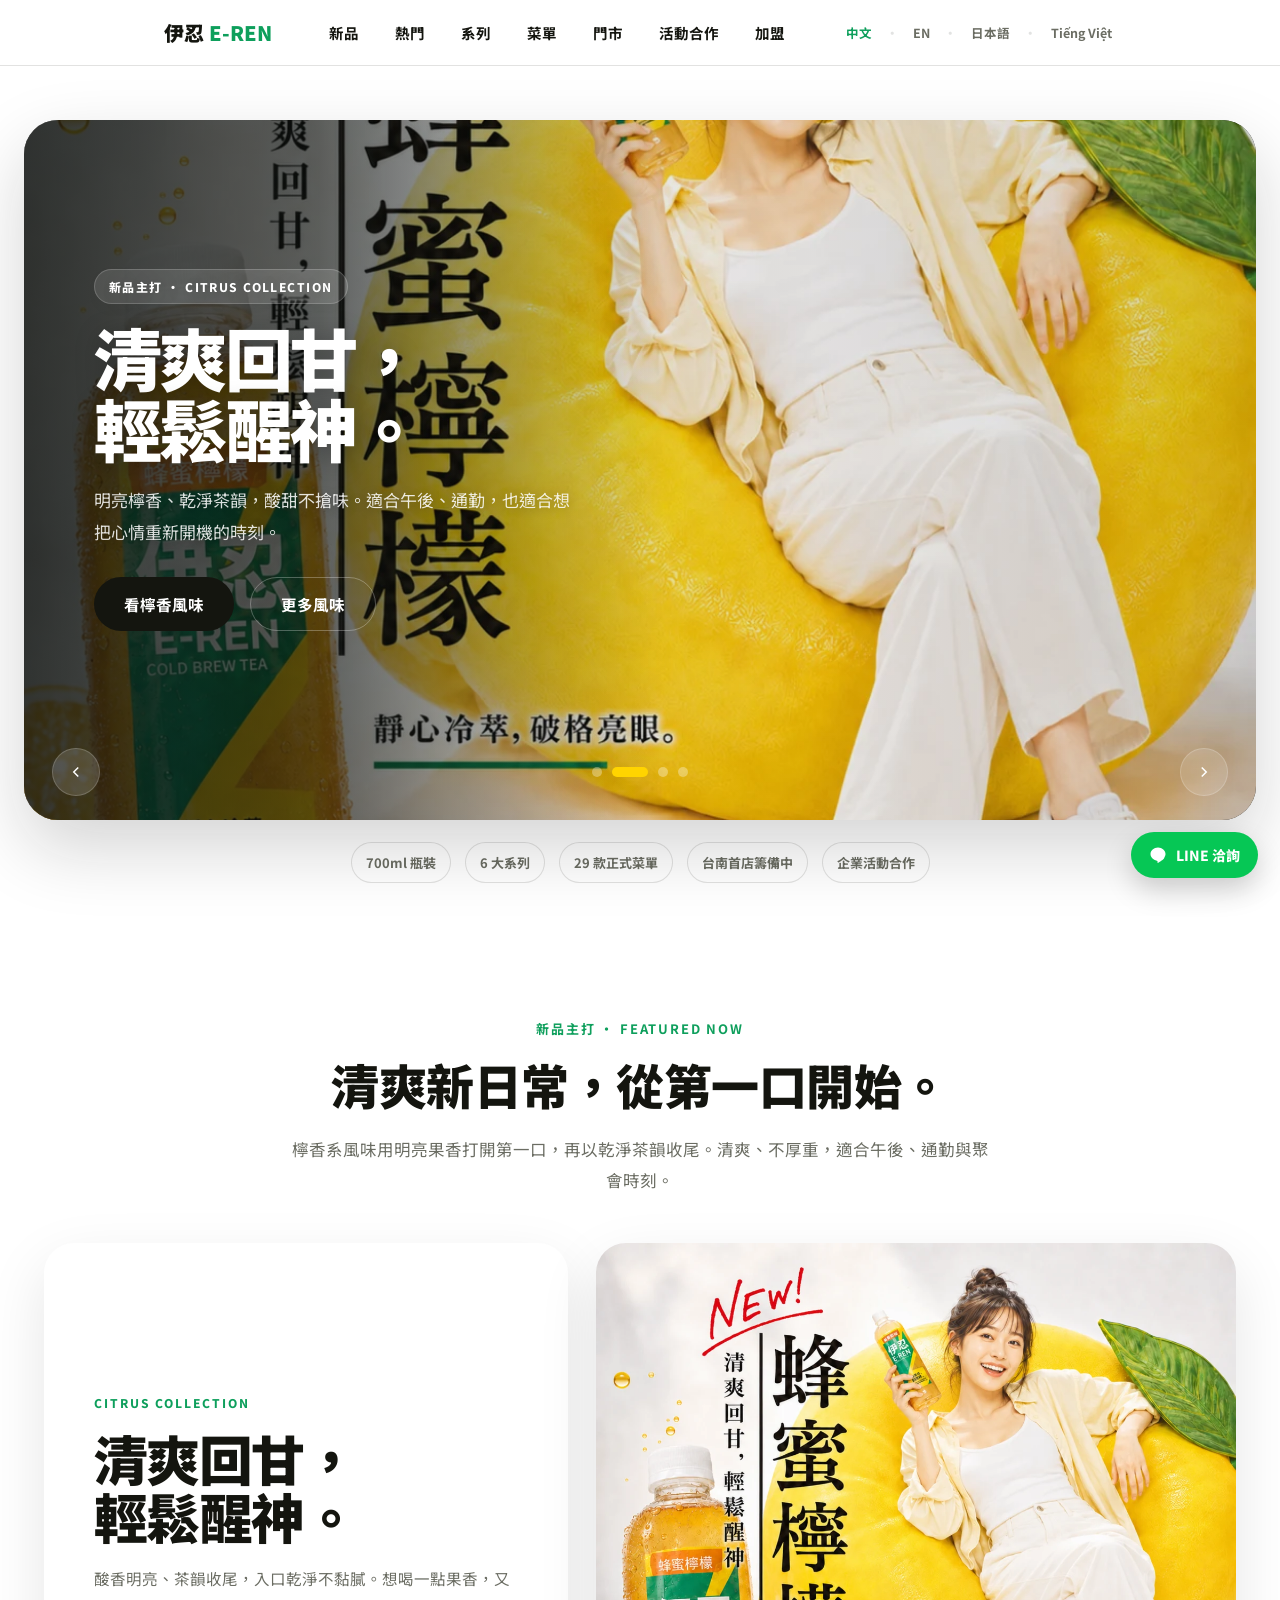
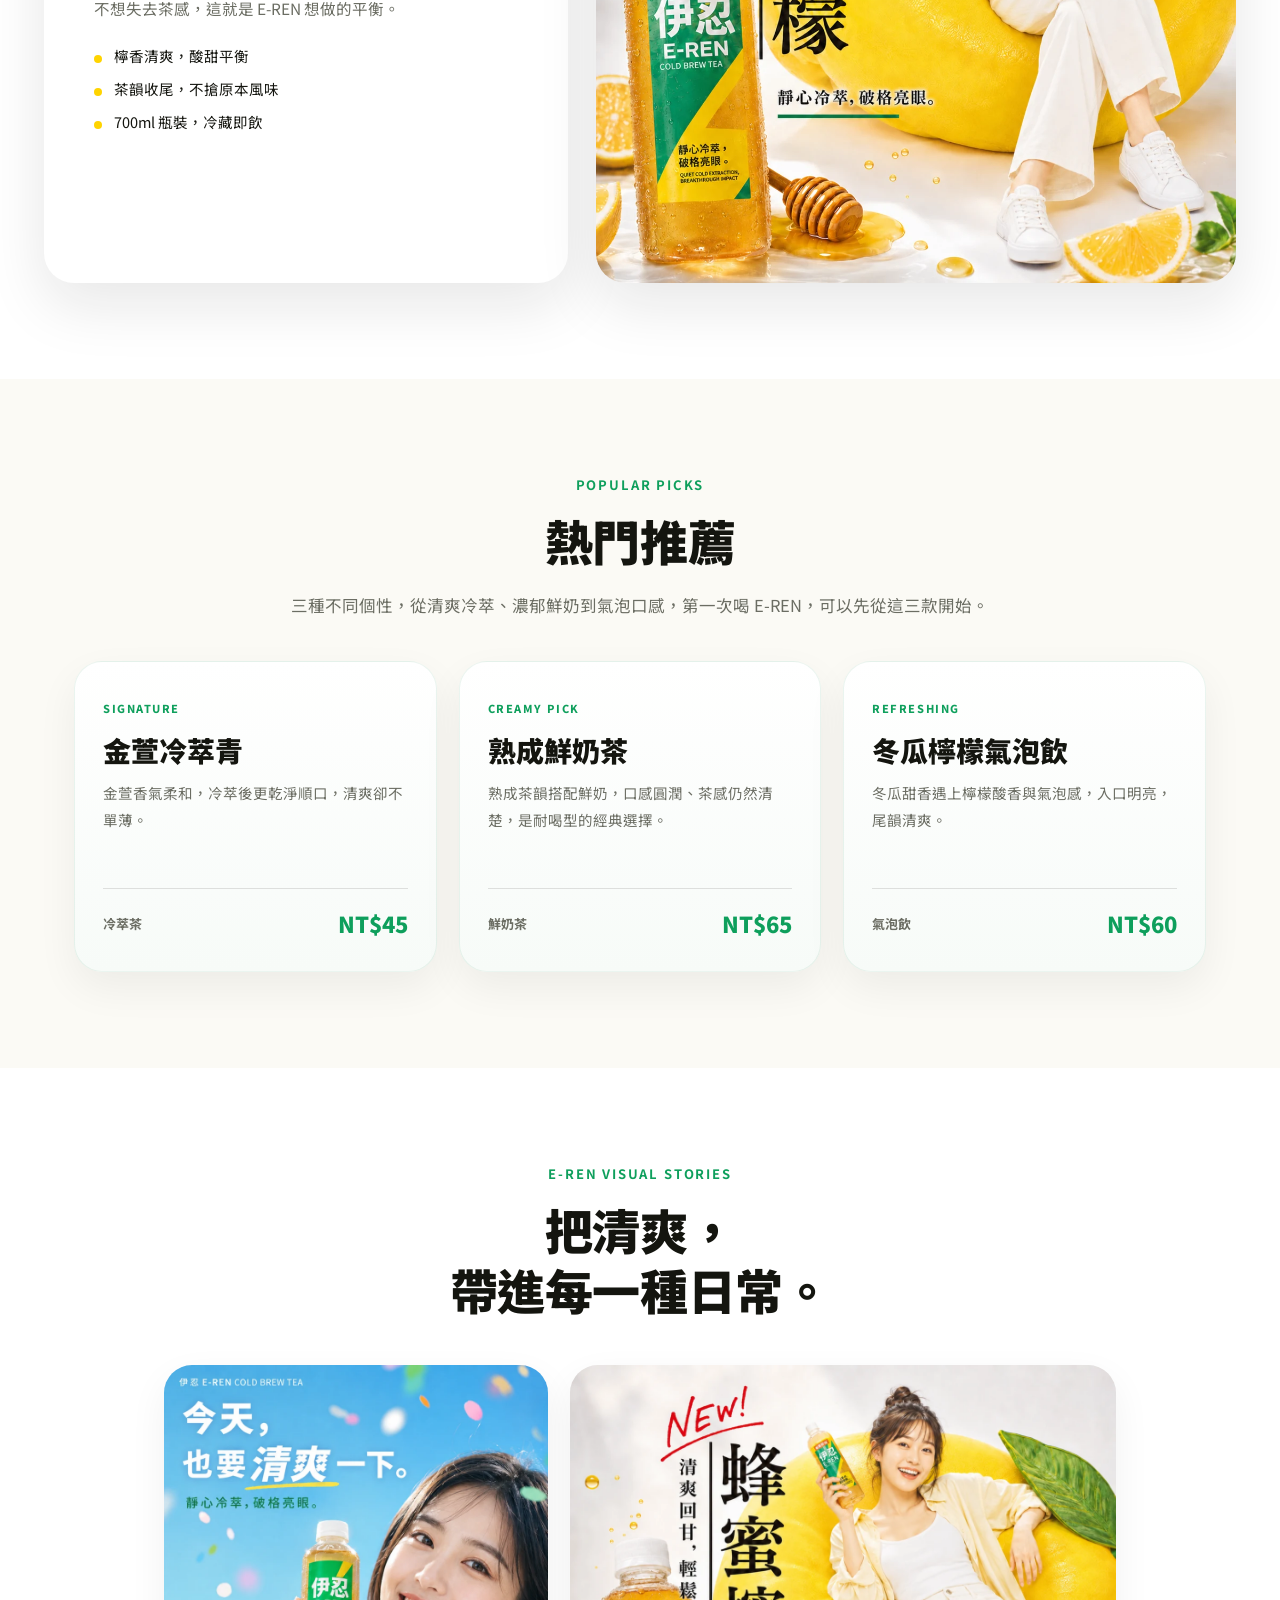
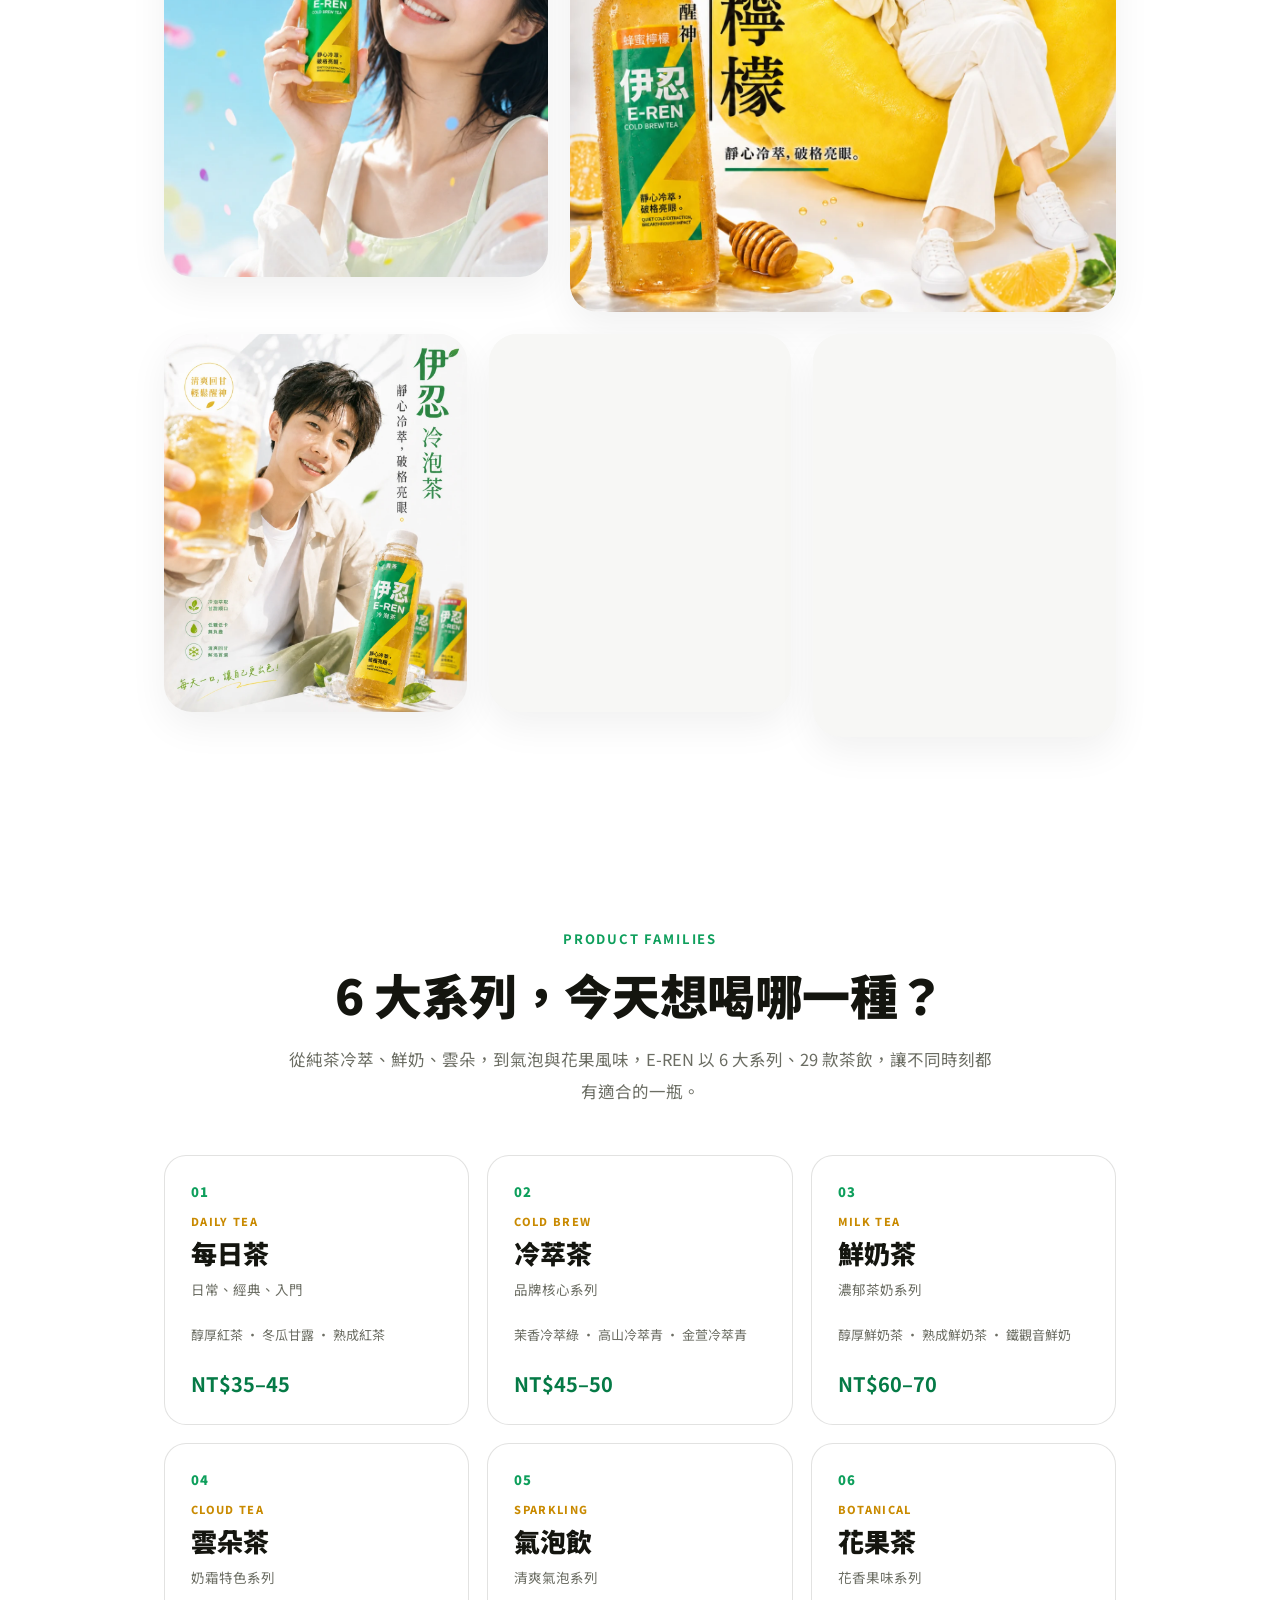
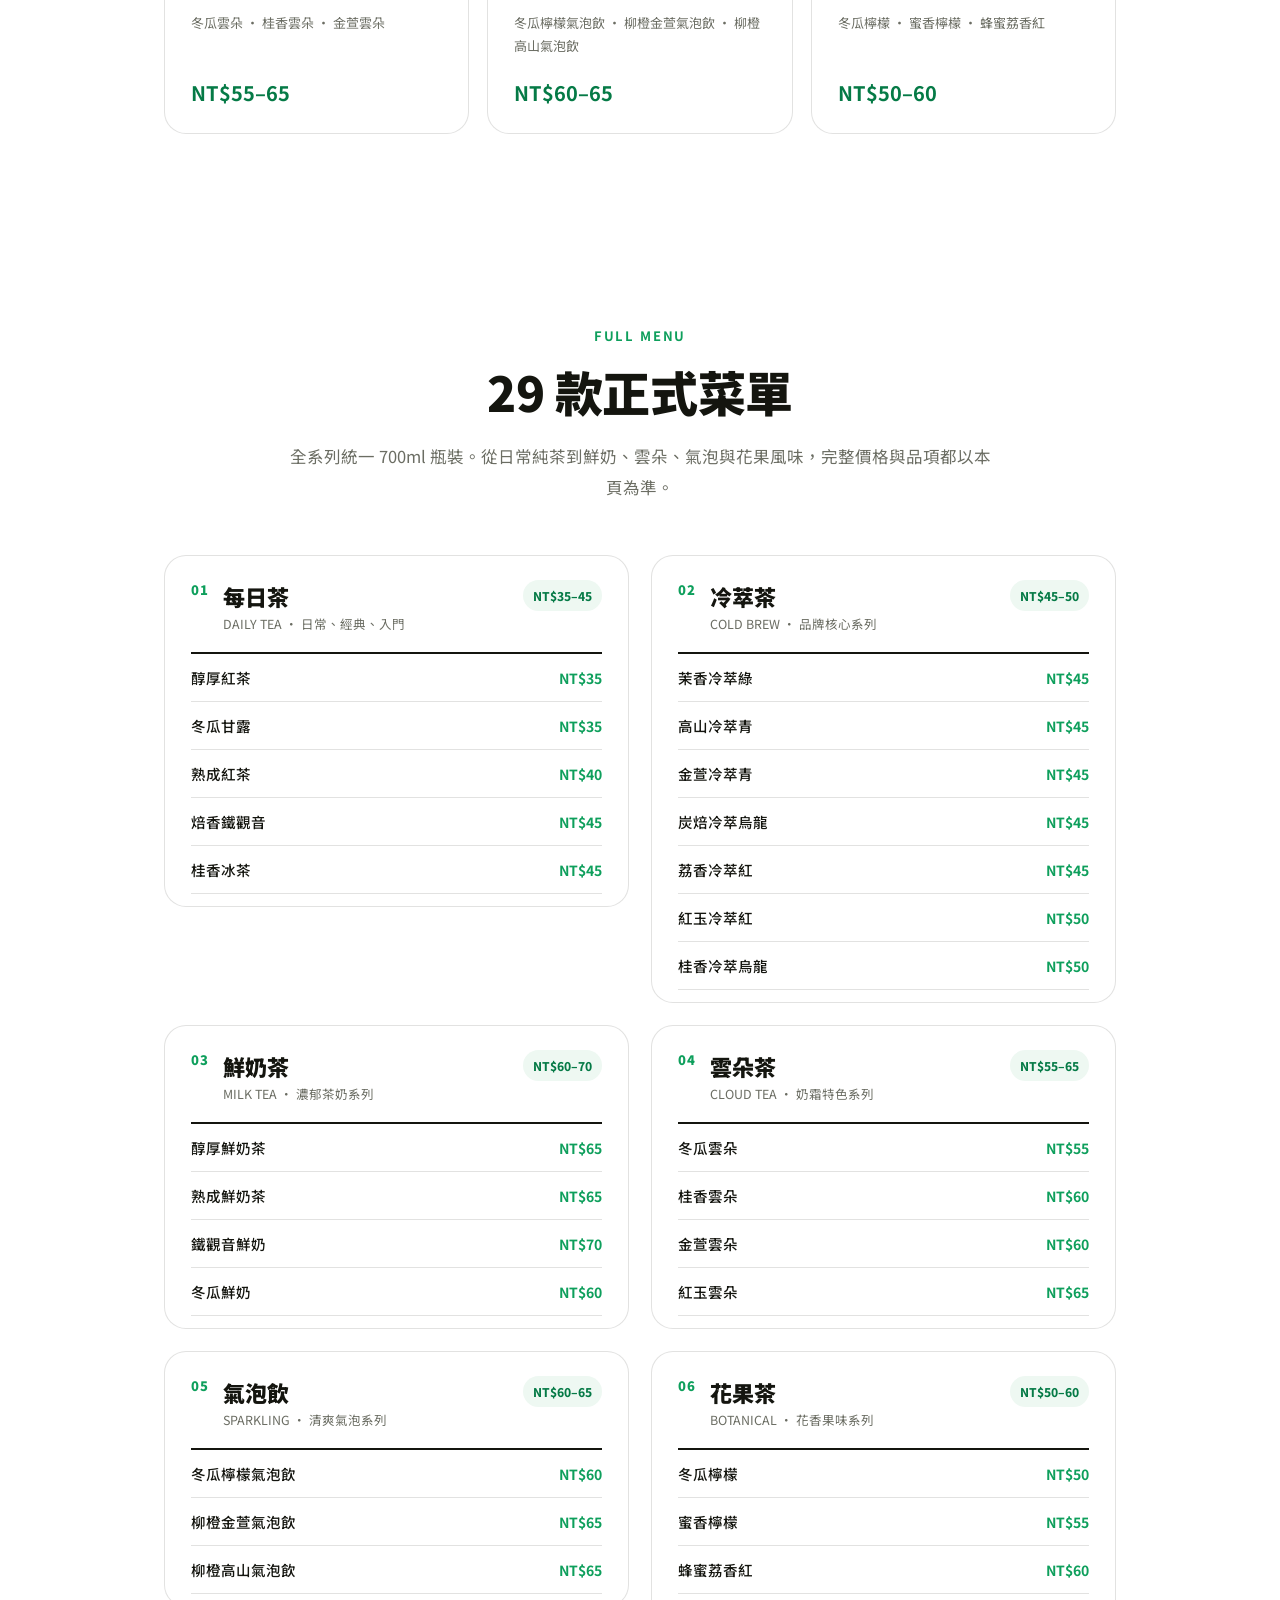
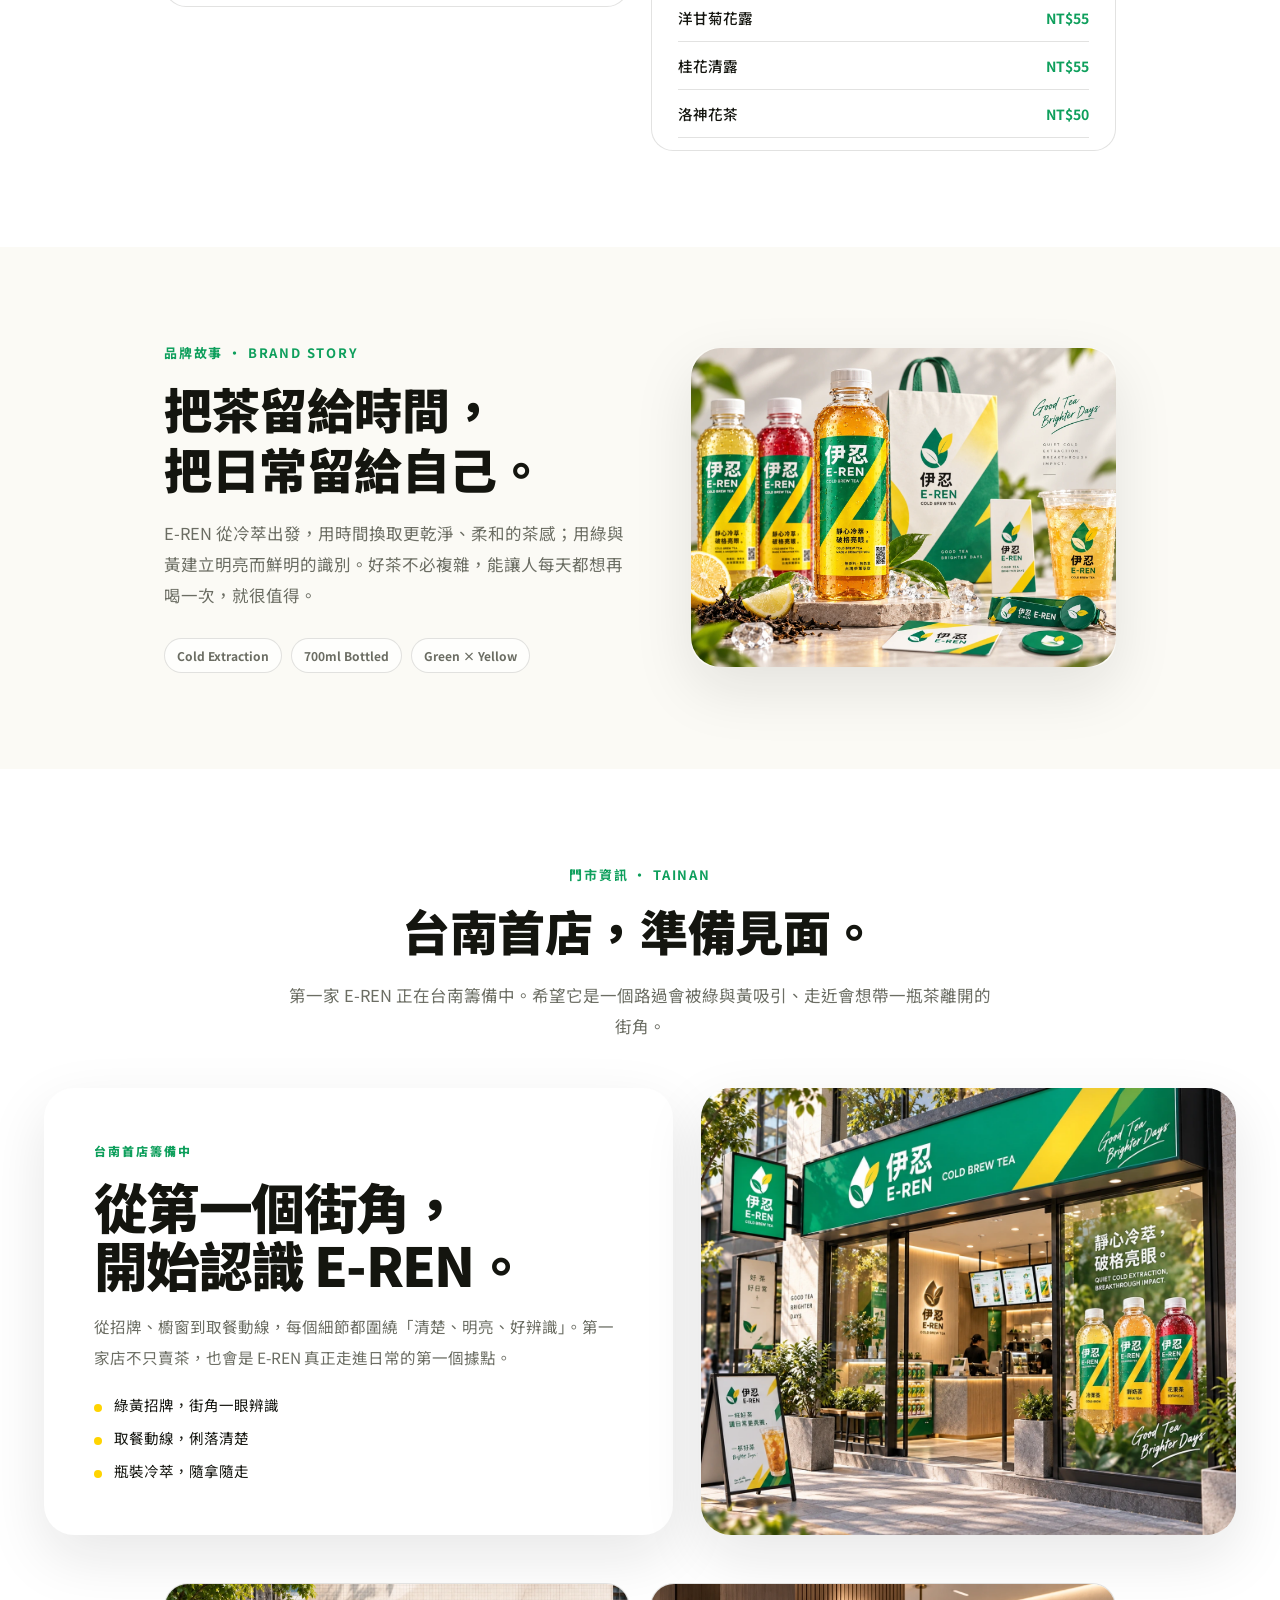
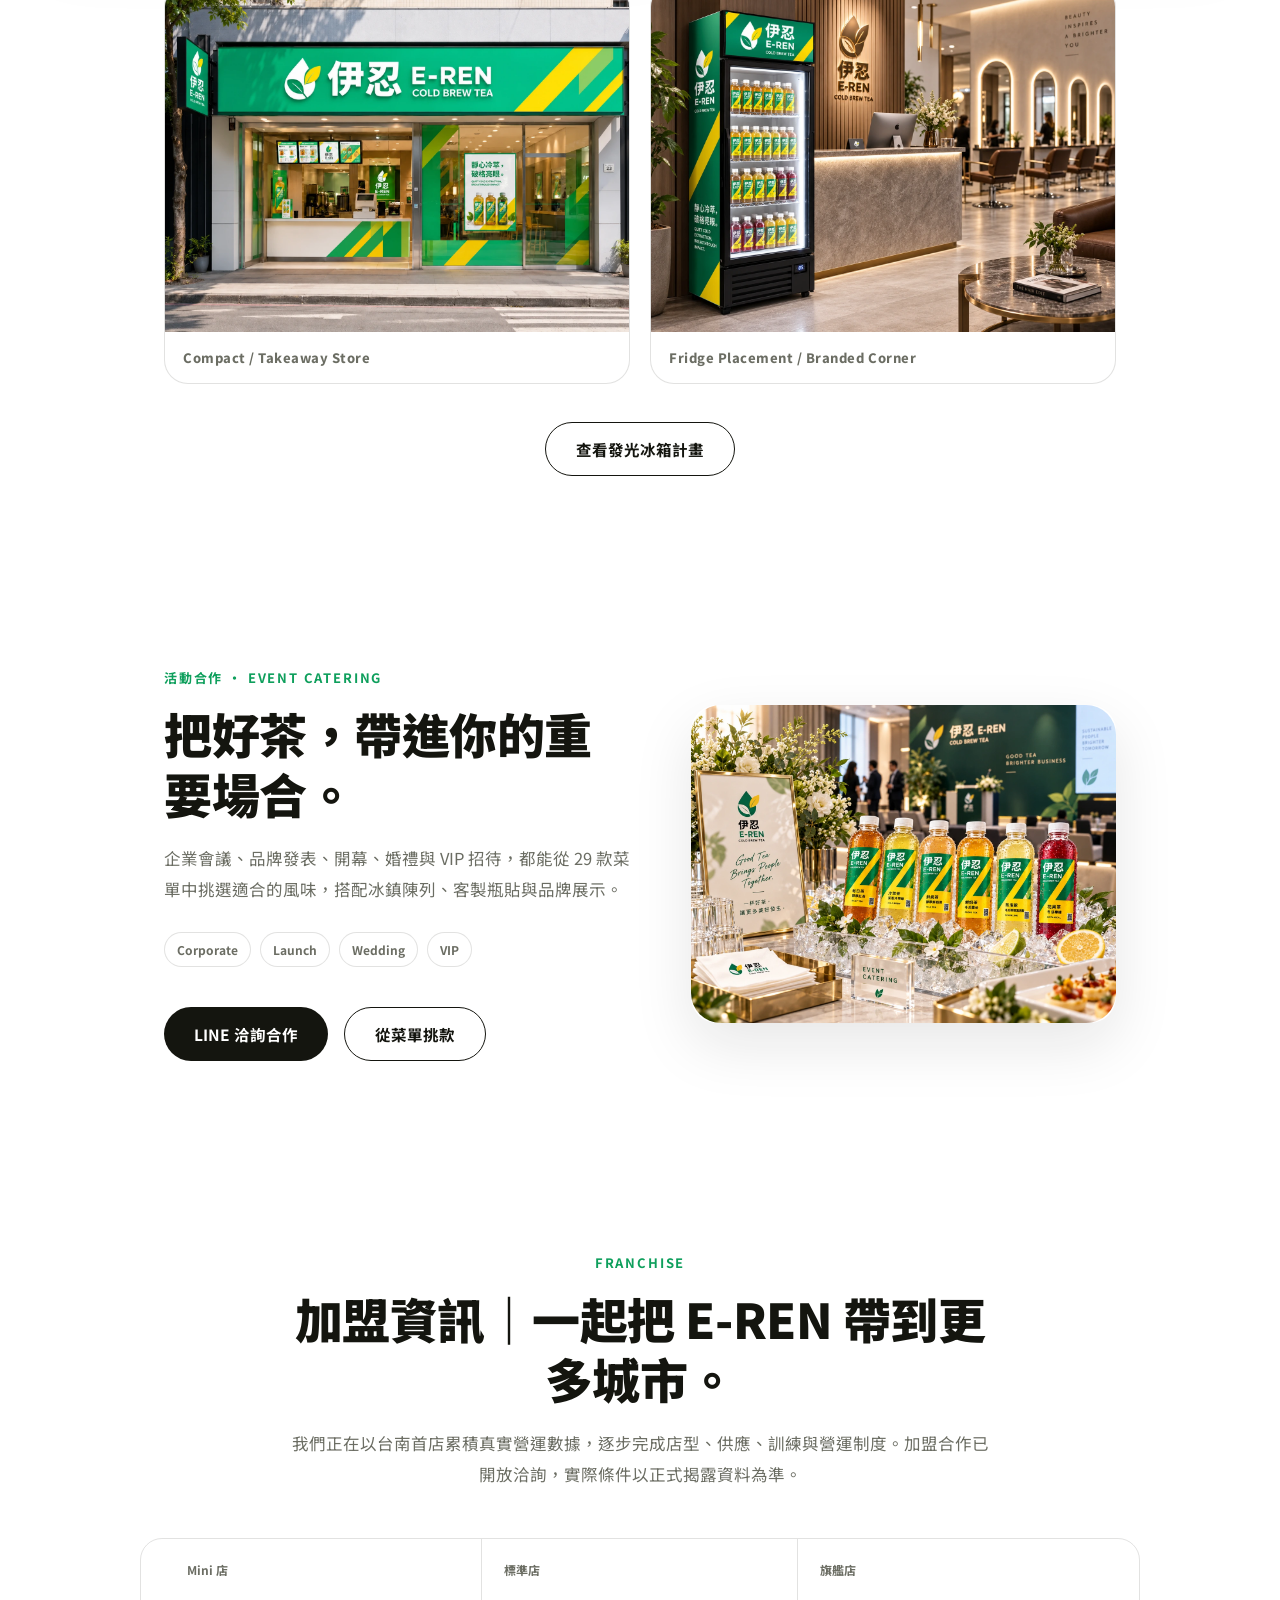
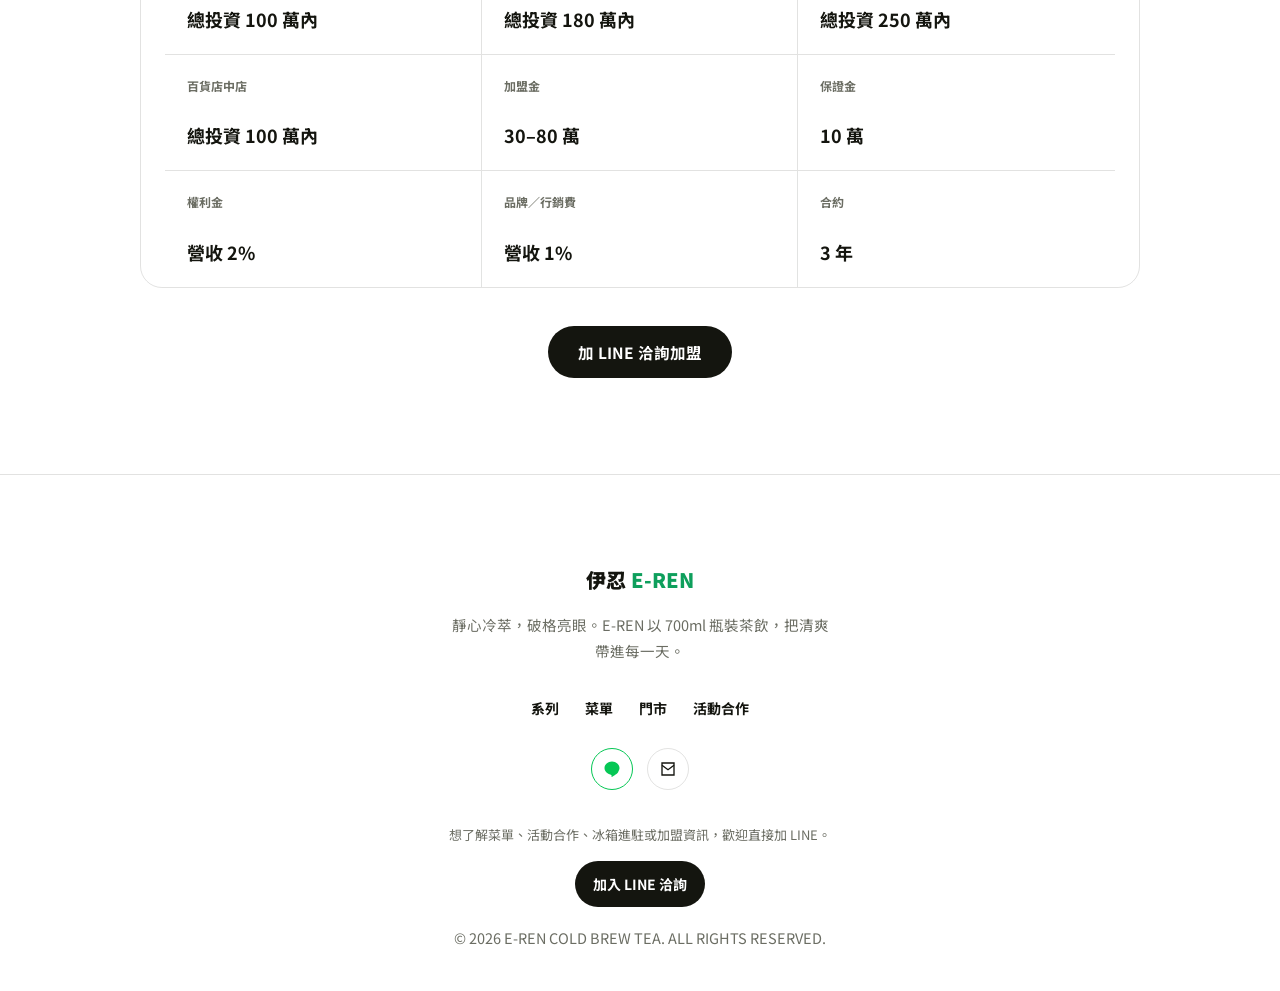
==== commit 9ef3a4bc: "Add files via upload" ====
--- a/index.html
+++ b/index.html
@@ -4,10 +4,11 @@
 <meta charset="UTF-8">
 <meta name="viewport" content="width=device-width, initial-scale=1.0">
 <meta name="theme-color" content="#0E9F5C">
-<title>伊忍 E-REN COLD BREW TEA｜靜心冷萃，破格亮眼</title>
-<meta name="description" content="伊忍 E-REN 冷泡茶：29 款 700ml 瓶裝茶飲，完整門市菜單、品牌故事、企業訂購與加盟資訊。靜心冷萃，破格亮眼。">
-<meta property="og:title" content="伊忍 E-REN COLD BREW TEA｜靜心冷萃，破格亮眼">
-<meta property="og:description" content="伊忍 E-REN 冷泡茶：29 款 700ml 瓶裝茶飲，完整門市菜單、品牌故事、企業訂購與加盟資訊。靜心冷萃，破格亮眼。">
+<meta name="robots" content="index,follow,max-image-preview:large">
+<title>伊忍 E-REN COLD BREW TEA｜正式上市・29款700ml瓶裝茶飲</title>
+<meta name="description" content="伊忍 E-REN 正式上市。6 大系列、29 款 700ml 瓶裝茶飲，包含冷萃茶、每日茶、鮮奶茶、雲朵茶、氣泡飲與花果茶；台南首店籌備中，並提供企業活動與加盟合作洽詢。">
+<meta property="og:title" content="伊忍 E-REN COLD BREW TEA｜正式上市">
+<meta property="og:description" content="靜心冷萃，破格亮眼。E-REN 6 大系列、29 款 700ml 瓶裝茶飲正式上市。">
 <meta property="og:type" content="website">
 <meta property="og:image" content="images/updated/campaign-daily-eren.webp">
 <link rel="icon" href="data:image/svg+xml,%3Csvg xmlns='http://www.w3.org/2000/svg' viewBox='0 0 100 100'%3E%3Ccircle cx='50' cy='50' r='48' fill='%230E9F5C'/%3E%3C/svg%3E">
@@ -20,13 +21,13 @@
   <div class="nav-inner">
     <a href="#top" class="brand-4">伊忍 <span>E-REN</span></a>
     <ul class="nav-links-4">
-      <li><a href="#flavors">風味</a></li>
+      <li><a href="#launch">新品</a></li>
+      <li><a href="#popular">熱門</a></li>
+      <li><a href="#flavors">系列</a></li>
       <li><a href="#menu">菜單</a></li>
-      <li><a href="#story">故事</a></li>
       <li><a href="#store">門市</a></li>
+      <li><a href="#b2b">活動合作</a></li>
       <li><a href="#franchise">加盟</a></li>
-      <li><a href="fridge/index.html">冰箱計畫</a></li>
-      <li><a href="#b2b">企業訂購</a></li>
     </ul>
     <div class="lang-switch">
       <a href="index.html" class="active">中文</a><span class="sep">·</span>
@@ -40,13 +41,14 @@
   </div>
   <div class="mobile-panel-4">
     <ul>
-      <li><a href="#flavors">風味</a></li>
-      <li><a href="#menu">菜單</a></li>
-      <li><a href="#story">故事</a></li>
-      <li><a href="#store">門市</a></li>
-      <li><a href="#franchise">加盟</a></li>
+      <li><a href="#launch">新品主打</a></li>
+      <li><a href="#popular">熱門推薦</a></li>
+      <li><a href="#flavors">6 大系列</a></li>
+      <li><a href="#menu">正式菜單</a></li>
+      <li><a href="#store">門市資訊</a></li>
+      <li><a href="#b2b">活動合作</a></li>
+      <li><a href="#franchise">加盟資訊</a></li>
       <li><a href="fridge/index.html">冰箱計畫</a></li>
-      <li><a href="#b2b" class="mobile-cta-4">企業訂購</a></li>
       <li class="mobile-lang-row"><div class="lang-switch">
         <a href="index.html" class="active">中文</a><span class="sep">·</span>
         <a href="en/index.html">EN</a><span class="sep">·</span>
@@ -58,78 +60,188 @@
 </nav>
 
 <main id="top">
-  <section class="hero-modern">
-    <div class="hero-modern-inner">
-      <div class="hero-copy reveal-4">
-        <span class="eyebrow">E-REN COLD BREW TEA</span>
-        <h1 class="hero-4-title">靜心冷萃，<br><span class="hl">破格亮眼</span>。</h1>
-        <p class="hero-4-sub">E-REN 把冷萃茶做得更乾淨、更俐落，也更適合每天喝。29 款茶飲、6 大系列，全部以 700ml 瓶裝呈現。</p>
-        <div class="hero-4-actions"><a href="#menu" class="btn btn-dark">看完整菜單</a><a href="#b2b" class="btn btn-line">企業／活動合作</a></div>
-        <div class="hero-kpis"><span><strong>29</strong> ITEMS</span><span><strong>6</strong> SERIES</span><span><strong>700</strong> ML</span></div>
+
+  <section class="hero-premium">
+    <div class="hero-slider reveal-4" data-autoplay="true" data-interval="5200">
+      <article class="hero-slide is-active">
+        <div class="hero-slide-media"><img src="images/updated/campaign-daily-eren.webp" alt="E-REN 品牌上市主視覺" width="1672" height="941" decoding="async" fetchpriority="high"></div>
+        <div class="hero-slide-overlay"></div>
+        <div class="hero-slide-copy">
+          <span class="slide-kicker">E-REN 正式上市</span>
+          <h1><span class="line">靜心冷萃，</span><span class="line">破格亮眼。</span></h1>
+          <p>靜心冷萃，破格亮眼。E-REN 以 6 大系列、29 款 700ml 瓶裝茶飲正式登場，讓純茶、鮮奶、雲朵、氣泡與花果風味，都成為日常裡更明亮的一瓶。</p>
+          <div class="hero-4-actions left"><a href="#menu" class="btn btn-dark">查看正式菜單</a><a href="#store" class="btn btn-line">首店資訊</a></div>
+        </div>
+      </article>
+
+      <article class="hero-slide">
+        <div class="hero-slide-media"><img src="images/updated/campaign-honey-lemon-poster.webp" alt="E-REN 檸香主題廣告主視覺" width="1200" height="1200" decoding="async"></div>
+        <div class="hero-slide-overlay"></div>
+        <div class="hero-slide-copy">
+          <span class="slide-kicker">新品主打 · CITRUS COLLECTION</span>
+          <h2><span class="line">清爽回甘，</span><span class="line">輕鬆醒神。</span></h2>
+          <p>明亮檸香、乾淨茶韻，酸甜不搶味。適合午後、通勤，也適合想把心情重新開機的時刻。</p>
+          <div class="hero-4-actions left"><a href="#launch" class="btn btn-dark">看檸香風味</a><a href="#flavors" class="btn btn-line">更多風味</a></div>
+        </div>
+      </article>
+
+      <article class="hero-slide">
+        <div class="hero-slide-media"><img src="images/updated/storefront-flagship-eren.webp" alt="E-REN 台南首店門市形象" width="1448" height="1086" decoding="async"></div>
+        <div class="hero-slide-overlay"></div>
+        <div class="hero-slide-copy">
+          <span class="slide-kicker">台南首店籌備中</span>
+          <h2><span class="line">台南首店，</span><span class="line">準備見面。</span></h2>
+          <p>第一家 E-REN 正在台南籌備中。綠與黃的街角招牌、700ml 瓶裝茶飲，以及更俐落的外帶體驗，很快見。</p>
+          <div class="hero-4-actions left"><a href="#store" class="btn btn-dark">首店消息</a><a href="fridge/index.html" class="btn btn-line">冰箱計畫</a></div>
+        </div>
+      </article>
+
+      <article class="hero-slide">
+        <div class="hero-slide-media"><img src="images/updated/event-conference-eren.webp" alt="E-REN 企業活動飲品合作" width="1448" height="1086" decoding="async"></div>
+        <div class="hero-slide-overlay"></div>
+        <div class="hero-slide-copy">
+          <span class="slide-kicker">活動合作 · EVENT CATERING</span>
+          <h2><span class="line">把好茶，</span><span class="line">帶進重要相聚。</span></h2>
+          <p>企業會議、品牌發表、開幕、婚禮與 VIP 招待，E-REN 提供瓶裝茶飲、冰鎮陳列與客製合作，讓飲品自然融入每一個重要場合。</p>
+          <div class="hero-4-actions left"><a href="#b2b" class="btn btn-dark">活動合作方案</a><a href="https://line.me/ti/p/b4cw8g0Qvp" target="_blank" rel="noopener" class="btn btn-line">LINE 洽詢</a></div>
+        </div>
+      </article>
+
+      <div class="hero-slider-ui">
+        <button class="hero-arrow prev" type="button" aria-label="上一張">
+          <svg width="18" height="18" viewBox="0 0 24 24" fill="none" stroke="currentColor" stroke-width="2"><path d="M15 18l-6-6 6-6"/></svg>
+        </button>
+        <div class="hero-dots" aria-label="Banner 分頁"></div>
+        <button class="hero-arrow next" type="button" aria-label="下一張">
+          <svg width="18" height="18" viewBox="0 0 24 24" fill="none" stroke="currentColor" stroke-width="2"><path d="M9 18l6-6-6-6"/></svg>
+        </button>
       </div>
-      <div class="hero-visual reveal-4"><img src="images/updated/campaign-daily-eren.webp" alt="E-REN lifestyle cold brew tea campaign visual" width="1672" height="941" decoding="async" fetchpriority="high"></div>
-    </div>
-  </section>
-
-  <section class="section belief-modern">
-    <div class="col reveal-4" style="text-align:center;"><span class="eyebrow">Brand Direction</span><h2 class="section-title">不是把品項做多，<br>而是把每一瓶做清楚。</h2><p class="section-body">從日常茶、冷萃茶到鮮奶、雲朵、氣泡與花果系列，E-REN 用一致的瓶型與綠黃視覺建立辨識度；價格、品項與官網內容也以同一份最新版資料為準。</p></div>
-    <div class="value-grid col-wide reveal-4"><div><strong>01</strong><span>COLD EXTRACTION</span></div><div><strong>02</strong><span>700ML BOTTLED</span></div><div><strong>03</strong><span>6 SERIES / 29 ITEMS</span></div><div><strong>04</strong><span>GREEN × YELLOW</span></div></div>
-  </section>
-
-  <section id="flavors" class="section section-soft">
-    <div class="col reveal-4" style="text-align:center;"><span class="eyebrow">Product Families</span><h2 class="section-title">6 大系列，<br>一眼找到想喝的。</h2><p class="section-body">不再用重複商品照堆滿版面，改成直接把系列定位、品項與價格講清楚。</p></div>
+    </div>
+
+    <div class="hero-meta col reveal-4">
+      <span>700ml 瓶裝</span>
+      <span>6 大系列</span>
+      <span>29 款正式菜單</span>
+      <span>台南首店籌備中</span>
+      <span>企業活動合作</span>
+    </div>
+  </section>
+
+  <section id="launch" class="section launch-premium">
+    <div class="col reveal-4" style="text-align:center;">
+      <span class="eyebrow">新品主打 · Featured Now</span>
+      <h2 class="section-title">清爽新日常，從第一口開始。</h2>
+      <p class="section-body">檸香系風味用明亮果香打開第一口，再以乾淨茶韻收尾。清爽、不厚重，適合午後、通勤與聚會時刻。</p>
+    </div>
+    <div class="feature-stage col-wide reveal-4">
+      <div class="feature-stage-copy">
+        <span class="feature-mini">CITRUS COLLECTION</span>
+        <h3>清爽回甘，<br>輕鬆醒神。</h3>
+        <p>酸香明亮、茶韻收尾，入口乾淨不黏膩。想喝一點果香，又不想失去茶感，這就是 E-REN 想做的平衡。</p>
+        <ul class="feature-points">
+          <li>檸香清爽，酸甜平衡</li>
+          <li>茶韻收尾，不搶原本風味</li>
+          <li>700ml 瓶裝，冷藏即飲</li>
+        </ul>
+      </div>
+      <div class="feature-stage-media"><img src="images/updated/campaign-honey-lemon-poster.webp" alt="E-REN 檸香主題新品廣告" width="1200" height="1200" decoding="async" loading="lazy"></div>
+    </div>
+  </section>
+
+  <section id="popular" class="section section-soft">
+    <div class="col reveal-4" style="text-align:center;">
+      <span class="eyebrow">Popular Picks</span>
+      <h2 class="section-title">熱門推薦</h2>
+      <p class="section-body">三種不同個性，從清爽冷萃、濃郁鮮奶到氣泡口感，第一次喝 E-REN，可以先從這三款開始。</p>
+    </div>
+    <div class="popular-grid col-wide reveal-4">
+      <article class="popular-card">
+        <span class="popular-tag">SIGNATURE</span>
+        <h3>金萱冷萃青</h3>
+        <p>金萱香氣柔和，冷萃後更乾淨順口，清爽卻不單薄。</p>
+        <div class="popular-meta"><span>冷萃茶</span><strong>NT$45</strong></div>
+      </article>
+      <article class="popular-card">
+        <span class="popular-tag">CREAMY PICK</span>
+        <h3>熟成鮮奶茶</h3>
+        <p>熟成茶韻搭配鮮奶，口感圓潤、茶感仍然清楚，是耐喝型的經典選擇。</p>
+        <div class="popular-meta"><span>鮮奶茶</span><strong>NT$65</strong></div>
+      </article>
+      <article class="popular-card">
+        <span class="popular-tag">REFRESHING</span>
+        <h3>冬瓜檸檬氣泡飲</h3>
+        <p>冬瓜甜香遇上檸檬酸香與氣泡感，入口明亮，尾韻清爽。</p>
+        <div class="popular-meta"><span>氣泡飲</span><strong>NT$60</strong></div>
+      </article>
+    </div>
+  </section>
+
+  <section id="visual-stories" class="section visual-stories">
+    <div class="col reveal-4" style="text-align:center;">
+      <span class="eyebrow">E-REN Visual Stories</span>
+      <h2 class="section-title">把清爽，<br>帶進每一種日常。</h2>
+    </div>
+    <div class="visual-story-grid col-wide reveal-4">
+      <figure class="visual-story-card story-tall"><img src="images/updated/campaign-fresh-day-poster.webp" alt="E-REN 今天也要清爽一下廣告" decoding="async" loading="lazy"></figure>
+      <figure class="visual-story-card story-square"><img src="images/updated/campaign-honey-lemon-poster.webp" alt="E-REN 檸香主題廣告" decoding="async" loading="lazy"></figure>
+      <figure class="visual-story-card story-tall"><img src="images/updated/campaign-male-lifestyle-poster.webp" alt="E-REN 男性生活冷泡茶廣告" decoding="async" loading="lazy"></figure>
+      <figure class="visual-story-card story-tall"><img src="images/updated/campaign-female-lifestyle-poster.webp" alt="E-REN 女性生活冷泡茶廣告" decoding="async" loading="lazy"></figure>
+      <figure class="visual-story-card story-wide"><img src="images/updated/campaign-energy-poster.webp" alt="E-REN 冷萃茶活力廣告" decoding="async" loading="lazy"></figure>
+    </div>
+  </section>
+
+  <section id="flavors" class="section product-family-premium">
+    <div class="col reveal-4" style="text-align:center;">
+      <span class="eyebrow">Product Families</span>
+      <h2 class="section-title">6 大系列，今天想喝哪一種？</h2>
+      <p class="section-body">從純茶冷萃、鮮奶、雲朵，到氣泡與花果風味，E-REN 以 6 大系列、29 款茶飲，讓不同時刻都有適合的一瓶。</p>
+    </div>
     <div class="series-grid col-wide reveal-4"><article class="series-card"><span class="series-no">01</span><span class="series-en">DAILY TEA</span><h3>每日茶</h3><p>日常、經典、入門</p><div class="series-samples">醇厚紅茶 · 冬瓜甘露 · 熟成紅茶</div><strong>NT$35–45</strong></article><article class="series-card"><span class="series-no">02</span><span class="series-en">COLD BREW</span><h3>冷萃茶</h3><p>品牌核心系列</p><div class="series-samples">茉香冷萃綠 · 高山冷萃青 · 金萱冷萃青</div><strong>NT$45–50</strong></article><article class="series-card"><span class="series-no">03</span><span class="series-en">MILK TEA</span><h3>鮮奶茶</h3><p>濃郁茶奶系列</p><div class="series-samples">醇厚鮮奶茶 · 熟成鮮奶茶 · 鐵觀音鮮奶</div><strong>NT$60–70</strong></article><article class="series-card"><span class="series-no">04</span><span class="series-en">CLOUD TEA</span><h3>雲朵茶</h3><p>奶霜特色系列</p><div class="series-samples">冬瓜雲朵 · 桂香雲朵 · 金萱雲朵</div><strong>NT$55–65</strong></article><article class="series-card"><span class="series-no">05</span><span class="series-en">SPARKLING</span><h3>氣泡飲</h3><p>清爽氣泡系列</p><div class="series-samples">冬瓜檸檬氣泡飲 · 柳橙金萱氣泡飲 · 柳橙高山氣泡飲</div><strong>NT$60–65</strong></article><article class="series-card"><span class="series-no">06</span><span class="series-en">BOTANICAL</span><h3>花果茶</h3><p>花香果味系列</p><div class="series-samples">冬瓜檸檬 · 蜜香檸檬 · 蜂蜜荔香紅</div><strong>NT$50–60</strong></article></div>
   </section>
 
-  <section class="section campaign-gallery">
-    <div class="col reveal-4" style="text-align:center;">
-      <span class="eyebrow">Campaign Visuals</span>
-      <h2 class="section-title">不只看產品，<br>也看見 E-REN 的生活場景。</h2>
-      <p class="section-body">用廣告宣傳畫面補足品牌氛圍：門市、活動與合作場域各自有不同情境，避免再用整排飲料圖重複佔版面。</p>
-    </div>
-    <div class="campaign-grid col-wide reveal-4">
-      <figure class="campaign-card campaign-card-wide">
-        <img src="images/updated/campaign-store-eren.webp" alt="E-REN 街角旗艦店廣告宣傳視覺" width="1672" height="941" decoding="async" loading="lazy">
-        <figcaption><strong>Brand Store</strong><span>街角門市，把綠黃識別真正帶進日常街景。</span></figcaption>
-      </figure>
-      <figure class="campaign-card">
-        <img src="images/updated/campaign-event-eren.webp" alt="E-REN 企業活動廣告宣傳視覺" width="1448" height="1086" decoding="async" loading="lazy">
-        <figcaption><strong>Event Catering</strong><span>企業活動、開幕與品牌聚會的冰鎮茶飲提案。</span></figcaption>
-      </figure>
-      <figure class="campaign-card">
-        <img src="images/updated/campaign-fridge-eren.webp" alt="E-REN 精品沙龍冰箱合作廣告宣傳視覺" width="1448" height="1086" decoding="async" loading="lazy">
-        <figcaption><strong>Fridge Program</strong><span>進駐沙龍與質感空間，讓冰箱本身也是品牌媒體。</span></figcaption>
-      </figure>
-    </div>
-  </section>
-
   <section id="menu" class="section">
-    <div class="col reveal-4" style="text-align:center;"><span class="eyebrow">Full Menu</span><h2 class="section-title">完整菜單</h2><p class="section-body">最新版 29 款品項，價格以本頁為準。全系列統一 700ml 瓶裝。</p></div>
+    <div class="col reveal-4" style="text-align:center;"><span class="eyebrow">Full Menu</span><h2 class="section-title">29 款正式菜單</h2><p class="section-body">全系列統一 700ml 瓶裝。從日常純茶到鮮奶、雲朵、氣泡與花果風味，完整價格與品項都以本頁為準。</p></div>
     <div class="menu-grid-modern col-wide reveal-4"><article class="menu-card-modern"><div class="menu-card-top"><span class="series-no">01</span><div><h3>每日茶</h3><p>DAILY TEA · 日常、經典、入門</p></div><span class="series-range">NT$35–45</span></div><div class="menu-row-4"><span class="name">醇厚紅茶</span><span class="price">NT$35</span></div><div class="menu-row-4"><span class="name">冬瓜甘露</span><span class="price">NT$35</span></div><div class="menu-row-4"><span class="name">熟成紅茶</span><span class="price">NT$40</span></div><div class="menu-row-4"><span class="name">焙香鐵觀音</span><span class="price">NT$45</span></div><div class="menu-row-4"><span class="name">桂香冰茶</span><span class="price">NT$45</span></div></article><article class="menu-card-modern"><div class="menu-card-top"><span class="series-no">02</span><div><h3>冷萃茶</h3><p>COLD BREW · 品牌核心系列</p></div><span class="series-range">NT$45–50</span></div><div class="menu-row-4"><span class="name">茉香冷萃綠</span><span class="price">NT$45</span></div><div class="menu-row-4"><span class="name">高山冷萃青</span><span class="price">NT$45</span></div><div class="menu-row-4"><span class="name">金萱冷萃青</span><span class="price">NT$45</span></div><div class="menu-row-4"><span class="name">炭焙冷萃烏龍</span><span class="price">NT$45</span></div><div class="menu-row-4"><span class="name">荔香冷萃紅</span><span class="price">NT$45</span></div><div class="menu-row-4"><span class="name">紅玉冷萃紅</span><span class="price">NT$50</span></div><div class="menu-row-4"><span class="name">桂香冷萃烏龍</span><span class="price">NT$50</span></div></article><article class="menu-card-modern"><div class="menu-card-top"><span class="series-no">03</span><div><h3>鮮奶茶</h3><p>MILK TEA · 濃郁茶奶系列</p></div><span class="series-range">NT$60–70</span></div><div class="menu-row-4"><span class="name">醇厚鮮奶茶</span><span class="price">NT$65</span></div><div class="menu-row-4"><span class="name">熟成鮮奶茶</span><span class="price">NT$65</span></div><div class="menu-row-4"><span class="name">鐵觀音鮮奶</span><span class="price">NT$70</span></div><div class="menu-row-4"><span class="name">冬瓜鮮奶</span><span class="price">NT$60</span></div></article><article class="menu-card-modern"><div class="menu-card-top"><span class="series-no">04</span><div><h3>雲朵茶</h3><p>CLOUD TEA · 奶霜特色系列</p></div><span class="series-range">NT$55–65</span></div><div class="menu-row-4"><span class="name">冬瓜雲朵</span><span class="price">NT$55</span></div><div class="menu-row-4"><span class="name">桂香雲朵</span><span class="price">NT$60</span></div><div class="menu-row-4"><span class="name">金萱雲朵</span><span class="price">NT$60</span></div><div class="menu-row-4"><span class="name">紅玉雲朵</span><span class="price">NT$65</span></div></article><article class="menu-card-modern"><div class="menu-card-top"><span class="series-no">05</span><div><h3>氣泡飲</h3><p>SPARKLING · 清爽氣泡系列</p></div><span class="series-range">NT$60–65</span></div><div class="menu-row-4"><span class="name">冬瓜檸檬氣泡飲</span><span class="price">NT$60</span></div><div class="menu-row-4"><span class="name">柳橙金萱氣泡飲</span><span class="price">NT$65</span></div><div class="menu-row-4"><span class="name">柳橙高山氣泡飲</span><span class="price">NT$65</span></div></article><article class="menu-card-modern"><div class="menu-card-top"><span class="series-no">06</span><div><h3>花果茶</h3><p>BOTANICAL · 花香果味系列</p></div><span class="series-range">NT$50–60</span></div><div class="menu-row-4"><span class="name">冬瓜檸檬</span><span class="price">NT$50</span></div><div class="menu-row-4"><span class="name">蜜香檸檬</span><span class="price">NT$55</span></div><div class="menu-row-4"><span class="name">蜂蜜荔香紅</span><span class="price">NT$60</span></div><div class="menu-row-4"><span class="name">洋甘菊花露</span><span class="price">NT$55</span></div><div class="menu-row-4"><span class="name">桂花清露</span><span class="price">NT$55</span></div><div class="menu-row-4"><span class="name">洛神花茶</span><span class="price">NT$50</span></div></article></div>
   </section>
 
-  <section id="story" class="section story-modern">
-    <div class="col-wide story-modern-inner reveal-4"><div><span class="eyebrow">Brand Story</span><h2 class="section-title">等待，是冷萃的技術；<br>亮眼，是品牌的選擇。</h2></div><p>綠色代表茶的冷靜與乾淨，黃色代表破格與辨識度。E-REN 不需要把畫面塞滿，只要讓每一次出現都能被認出。</p></div>
-  </section>
-
-  <section class="section">
-    <div class="split-modern col-wide reveal-4"><div class="split-media"><img src="images/updated/package-lifestyle-eren.webp" alt="E-REN packaging and bottled tea presentation" width="1448" height="1086" decoding="async" loading="lazy"></div><div class="split-copy"><span class="eyebrow">Craft &amp; Packaging</span><h2 class="section-title">同一瓶型，<br>把品牌做得更完整。</h2><p class="section-body">透明瓶、白瓶蓋、綠黃斜切標籤，是目前 E-REN 的核心包裝語言。官網不再使用帶有舊品牌字樣或不再採用的訴求圖片。</p><div class="mini-specs"><span>Clear PET bottle</span><span>White cap</span><span>Green / Yellow diagonal</span></div></div></div>
-  </section>
-
-  <section id="store" class="section section-soft">
-    <div class="col reveal-4" style="text-align:center;"><span class="eyebrow">Store Experience</span><h2 class="section-title">從第一家店開始，<br>把品牌做成可複製的店型。</h2><p class="section-body">首店在台南籌備中。網站目前以街邊旗艦與小坪數店型作為主要展示，避免混用過多互相矛盾的示意圖。</p></div>
-    <div class="store-grid col-wide reveal-4"><figure><img src="images/updated/storefront-flagship-eren.webp" alt="E-REN flagship storefront" width="1448" height="1086" decoding="async" loading="lazy"><figcaption>Flagship / Street Store</figcaption></figure><figure><img src="images/updated/storefront-eren.webp" alt="E-REN compact storefront" width="1448" height="1086" decoding="async" loading="lazy"><figcaption>Compact / Takeaway Store</figcaption></figure></div>
-    <div class="center-actions"><a href="fridge/index.html" class="btn btn-line">E-REN Fridge Program</a></div>
+  <section id="story" class="section story-premium section-soft">
+    <div class="split-modern col-wide reveal-4">
+      <div class="split-copy"><span class="eyebrow">品牌故事 · Brand Story</span><h2 class="section-title">把茶留給時間，<br>把日常留給自己。</h2><p class="section-body">E-REN 從冷萃出發，用時間換取更乾淨、柔和的茶感；用綠與黃建立明亮而鮮明的識別。好茶不必複雜，能讓人每天都想再喝一次，就很值得。</p><div class="mini-specs"><span>Cold Extraction</span><span>700ml Bottled</span><span>Green × Yellow</span></div></div>
+      <div class="split-media"><img src="images/updated/package-lifestyle-eren.webp" alt="E-REN 包裝與品牌延伸陳列" width="1448" height="1086" decoding="async" loading="lazy"></div>
+    </div>
+  </section>
+
+  <section id="store" class="section store-opening-premium">
+    <div class="col reveal-4" style="text-align:center;">
+      <span class="eyebrow">門市資訊 · Tainan</span>
+      <h2 class="section-title">台南首店，準備見面。</h2>
+      <p class="section-body">第一家 E-REN 正在台南籌備中。希望它是一個路過會被綠與黃吸引、走近會想帶一瓶茶離開的街角。</p>
+    </div>
+    <div class="feature-stage col-wide reveal-4 reverse">
+      <div class="feature-stage-copy">
+        <span class="feature-mini">台南首店籌備中</span>
+        <h3>從第一個街角，<br>開始認識 E-REN。</h3>
+        <p>從招牌、櫥窗到取餐動線，每個細節都圍繞「清楚、明亮、好辨識」。第一家店不只賣茶，也會是 E-REN 真正走進日常的第一個據點。</p>
+        <ul class="feature-points">
+          <li>綠黃招牌，街角一眼辨識</li>
+          <li>取餐動線，俐落清楚</li>
+          <li>瓶裝冷萃，隨拿隨走</li>
+        </ul>
+      </div>
+      <div class="feature-stage-media"><img src="images/updated/storefront-flagship-eren.webp" alt="E-REN 台南首店示意" width="1448" height="1086" decoding="async" loading="lazy"></div>
+    </div>
+    <div class="store-grid col-wide reveal-4"><figure><img src="images/updated/storefront-eren.webp" alt="E-REN 小坪數店型" width="1448" height="1086" decoding="async" loading="lazy"><figcaption>Compact / Takeaway Store</figcaption></figure><figure><img src="images/updated/fridge-eren.webp" alt="E-REN 冰箱駐點示意" width="1448" height="1086" decoding="async" loading="lazy"><figcaption>Fridge Placement / Branded Corner</figcaption></figure></div>
+    <div class="center-actions"><a href="fridge/index.html" class="btn btn-line">查看發光冰箱計畫</a></div>
+  </section>
+
+  <section id="b2b" class="section b2b-premium">
+    <div class="split-modern col-wide reveal-4"><div class="split-copy"><span class="eyebrow">活動合作 · Event Catering</span><h2 class="section-title">把好茶，帶進你的重要場合。</h2><p class="section-body">企業會議、品牌發表、開幕、婚禮與 VIP 招待，都能從 29 款菜單中挑選適合的風味，搭配冰鎮陳列、客製瓶貼與品牌展示。</p><div class="mini-specs"><span>Corporate</span><span>Launch</span><span>Wedding</span><span>VIP</span></div><div class="hero-4-actions left"><a href="https://line.me/ti/p/b4cw8g0Qvp" target="_blank" rel="noopener" class="btn btn-dark">LINE 洽詢合作</a><a href="#menu" class="btn btn-line">從菜單挑款</a></div></div><div class="split-media"><img src="images/updated/event-conference-eren.webp" alt="E-REN 企業活動飲品陳列" width="1448" height="1086" decoding="async" loading="lazy"></div></div>
   </section>
 
   <section id="franchise" class="section">
-    <div class="col reveal-4" style="text-align:center;"><span class="eyebrow">Franchise</span><h2 class="section-title">現在先把第一家店做好，<br>再把方法變成加盟系統。</h2><p class="section-body">目前規劃 Mini、標準、旗艦與百貨店中店四種店型。加盟制度會以實際開店數據持續校準，因此網站僅公開目前已定調的核心區間。</p></div>
+    <div class="col reveal-4" style="text-align:center;"><span class="eyebrow">Franchise</span><h2 class="section-title">加盟資訊｜一起把 E-REN 帶到更多城市。</h2><p class="section-body">我們正在以台南首店累積真實營運數據，逐步完成店型、供應、訓練與營運制度。加盟合作已開放洽詢，實際條件以正式揭露資料為準。</p></div>
     <div class="franchise-grid col-wide reveal-4"><div class="fr-stat"><span>Mini 店</span><strong>總投資 100 萬內</strong></div><div class="fr-stat"><span>標準店</span><strong>總投資 180 萬內</strong></div><div class="fr-stat"><span>旗艦店</span><strong>總投資 250 萬內</strong></div><div class="fr-stat"><span>百貨店中店</span><strong>總投資 100 萬內</strong></div><div class="fr-stat"><span>加盟金</span><strong>30–80 萬</strong></div><div class="fr-stat"><span>保證金</span><strong>10 萬</strong></div><div class="fr-stat"><span>權利金</span><strong>營收 2%</strong></div><div class="fr-stat"><span>品牌／行銷費</span><strong>營收 1%</strong></div><div class="fr-stat"><span>合約</span><strong>3 年</strong></div></div>
-    <div class="center-actions"><a href="https://line.me/ti/p/b4cw8g0Qvp" target="_blank" rel="noopener" class="btn btn-dark">加 LINE 洽詢合作</a></div>
-  </section>
-
-  <section id="b2b" class="section b2b-modern">
-    <div class="split-modern col-wide reveal-4"><div class="split-copy"><span class="eyebrow">Event Catering</span><h2 class="section-title">活動飲品，也可以是<br>品牌現場的一部分。</h2><p class="section-body">企業會議、品牌發表、開幕、婚禮或講座，可從 29 款菜單中精選 3–5 款，搭配冰鎮陳列、客製瓶貼與展示方案。</p><div class="mini-specs"><span>Corporate</span><span>Launch</span><span>Wedding</span><span>VIP</span></div><div class="hero-4-actions left"><a href="https://line.me/ti/p/b4cw8g0Qvp" target="_blank" rel="noopener" class="btn btn-dark">加 LINE 洽詢合作</a></div></div><div class="split-media"><img src="images/updated/event-conference-eren.webp" alt="E-REN corporate event beverage display" width="1448" height="1086" decoding="async" loading="lazy"></div></div>
+    <div class="center-actions"><a href="https://line.me/ti/p/b4cw8g0Qvp" target="_blank" rel="noopener" class="btn btn-dark">加 LINE 洽詢加盟</a></div>
   </section>
 </main>
 
@@ -137,13 +249,13 @@
 <footer class="footer-4">
   <div class="col">
     <span class="brand-4">伊忍 <span>E-REN</span></span>
-    <p>靜心冷萃，破格亮眼。我們相信好茶不必喧嘩，時間會替我們把話說完。</p>
+    <p>靜心冷萃，破格亮眼。E-REN 以 700ml 瓶裝茶飲，把清爽帶進每一天。</p>
 
     <div class="footer-4-links">
-      <a href="#flavors">風味</a>
+      <a href="#flavors">系列</a>
       <a href="#menu">菜單</a>
       <a href="#store">門市</a>
-      <a href="#b2b">企業訂購</a>
+      <a href="#b2b">活動合作</a>
     </div>
     <div class="footer-4-social">
       <a href="https://line.me/ti/p/b4cw8g0Qvp" target="_blank" rel="noopener" aria-label="LINE" style="color:#06C755; border-color:#06C755;">
@@ -153,7 +265,7 @@
         <svg width="18" height="18" viewBox="0 0 24 24" fill="none" stroke="currentColor" stroke-width="1.8"><path d="M4 4h16v16H4z"/><path d="m4 7 8 6 8-6"/></svg>
       </a>
     </div>
-<div class="newsletter-4" id="newsletter-form-4"><span>想看完整菜單、加盟說明或活動企劃，直接加 LINE 最快。</span><a href="https://line.me/ti/p/b4cw8g0Qvp" target="_blank" rel="noopener">加入 LINE 洽詢</a></div>
+<div class="newsletter-4" id="newsletter-form-4"><span>想了解菜單、活動合作、冰箱進駐或加盟資訊，歡迎直接加 LINE。</span><a href="https://line.me/ti/p/b4cw8g0Qvp" target="_blank" rel="noopener">加入 LINE 洽詢</a></div>
 
     <p class="footer-4-bottom">&copy; 2026 E-REN COLD BREW TEA. ALL RIGHTS RESERVED.</p>
   </div>
--- a/css/style.css
+++ b/css/style.css
@@ -533,8 +533,9 @@
 .campaign-grid {
   margin-top: 48px;
   display: grid;
-  grid-template-columns: repeat(2, minmax(0,1fr));
-  gap: 20px;
+  grid-template-columns: repeat(3, minmax(0,1fr));
+  gap: 22px;
+  align-items: start;
 }
 .campaign-card {
   margin: 0;
@@ -545,9 +546,11 @@
   box-shadow: 0 12px 32px rgba(20,21,15,.06);
 }
 .campaign-card-wide { grid-column: 1 / -1; }
-.campaign-card img { width: 100%; aspect-ratio: 4 / 3; object-fit: cover; display: block; }
-.campaign-card-wide img { aspect-ratio: 16 / 8.5; }
-.campaign-card figcaption { padding: 18px 20px 20px; display: flex; gap: 10px 18px; align-items: baseline; flex-wrap: wrap; }
+.campaign-card img { width: 100%; display: block; }
+.campaign-card-wide img { aspect-ratio: 16 / 8.5; object-fit: cover; }
+.poster-grid .poster-card img { aspect-ratio: auto; object-fit: contain; background: #fbfaf5; }
+.poster-grid .poster-card { display: flex; flex-direction: column; }
+.campaign-card figcaption { padding: 18px 20px 20px; display: flex; gap: 10px 18px; align-items: baseline; flex-wrap: wrap; min-height: 102px; }
 .campaign-card figcaption strong { font-size: 13px; letter-spacing: .08em; text-transform: uppercase; color: var(--leaf-deep); }
 .campaign-card figcaption span { color: var(--muted); font-size: 13px; line-height: 1.7; }
 
@@ -559,6 +562,7 @@
 
 @media (max-width: 900px) {
   .hero-modern-inner, .split-modern, .story-modern-inner { grid-template-columns: 1fr; }
+  .highlight-grid { grid-template-columns: repeat(2, minmax(0,1fr)); }
   .hero-copy { text-align: center; }
   .hero-copy .hero-4-sub { margin-left: auto; }
   .hero-copy .hero-4-actions, .hero-4-actions.left { justify-content: center; }
@@ -582,7 +586,7 @@
   .hero-copy .hero-4-title { font-size: clamp(42px, 13vw, 62px); }
   .hero-kpis { gap: 14px; }
   .hero-kpis span { min-width: 78px; }
-  .series-grid, .menu-grid-modern, .store-grid, .franchise-grid, .campaign-grid { grid-template-columns: 1fr; }
+  .series-grid, .menu-grid-modern, .store-grid, .franchise-grid, .campaign-grid, .highlight-grid { grid-template-columns: 1fr; }
   .series-card { min-height: auto; }
   .menu-card-modern { padding: 20px 18px 10px; }
   .menu-card-top { grid-template-columns: auto 1fr; }
@@ -612,3 +616,209 @@
 @media (max-width: 680px) {
   .floating-line { right: 14px; bottom: 14px; padding: 12px 15px; font-size: 13px; }
 }
+
+@media (max-width: 1000px) { .campaign-grid { grid-template-columns: repeat(2, minmax(0,1fr)); } }
+
+
+.hero-badge {
+  display: inline-flex;
+  align-items: center;
+  margin-bottom: 14px;
+  padding: 8px 14px;
+  border-radius: 999px;
+  background: rgba(14,159,92,.08);
+  color: var(--leaf-deep);
+  font-size: 12px;
+  font-weight: 800;
+  letter-spacing: .08em;
+}
+.official-highlights { padding-top: 24px; }
+.highlight-grid {
+  margin-top: 44px;
+  display: grid;
+  grid-template-columns: repeat(4, minmax(0,1fr));
+  gap: 18px;
+}
+.highlight-card {
+  display: block;
+  padding: 24px 22px;
+  border: 1px solid var(--rule);
+  border-radius: 22px;
+  background: linear-gradient(180deg, #fff 0%, #fafcfb 100%);
+  box-shadow: 0 10px 26px rgba(20,21,15,.04);
+  transition: transform .25s ease, box-shadow .25s ease, border-color .25s ease;
+}
+.highlight-card:hover { transform: translateY(-4px); box-shadow: 0 18px 36px rgba(20,21,15,.08); border-color: rgba(14,159,92,.2); }
+.highlight-card strong { display:block; font-size: 19px; font-weight: 900; color: var(--ink); }
+.highlight-card span { display:block; margin-top: 12px; color: var(--muted); font-size: 13.5px; line-height: 1.8; }
+
+
+/* ==========================================================================
+   Premium homepage 2026-09 refresh
+   ========================================================================== */
+.hero-premium { padding: 120px 24px 40px; }
+.hero-slider {
+  max-width: 1240px; margin: 0 auto; position: relative; overflow: hidden;
+  border-radius: 34px; background: #0f1311; box-shadow: 0 28px 70px rgba(15,19,17,.18);
+}
+.hero-slide { position: relative; min-height: 700px; display: none; }
+.hero-slide.is-active { display: block; }
+.hero-slide-media, .hero-slide-media img { width: 100%; height: 100%; }
+.hero-slide-media { position: absolute; inset: 0; }
+.hero-slide-media img { object-fit: cover; display: block; }
+.hero-slide-overlay {
+  position: absolute; inset: 0;
+  background: linear-gradient(90deg, rgba(10,14,12,.22) 0%, rgba(10,14,12,.12) 34%, rgba(10,14,12,.08) 64%, rgba(10,14,12,.16) 100%);
+}
+.hero-slide:nth-child(1) .hero-slide-media img,
+.hero-slide:nth-child(2) .hero-slide-media img,
+.hero-slide:nth-child(4) .hero-slide-media img { object-position: right center; }
+.hero-slide:nth-child(3) .hero-slide-media img { object-position: center center; }
+
+.hero-slide-copy {
+  position: relative; z-index: 2; color: #fff; padding: 70px 92px 110px 70px; max-width: 640px;
+  min-height: 700px; display: flex; flex-direction: column; justify-content: center;
+  background: linear-gradient(90deg, rgba(10,14,12,.78) 0%, rgba(10,14,12,.60) 46%, rgba(10,14,12,.18) 82%, rgba(10,14,12,0) 100%);
+}
+
+.slide-kicker {
+  display: inline-flex; align-self: flex-start; margin-bottom: 18px; padding: 8px 14px; border-radius: 999px;
+  font-size: 12px; font-weight: 800; letter-spacing: .12em; text-transform: uppercase;
+  background: rgba(255,255,255,.12); border: 1px solid rgba(255,255,255,.18);
+}
+.hero-slide-copy h1, .hero-slide-copy h2 {
+  font-size: clamp(38px, 5.5vw, 68px); line-height: 1.04; letter-spacing: -.04em; font-weight: 900; color: #fff;
+}
+.hero-slide-copy .line { display:block; white-space: nowrap; }
+
+.hero-slide-copy p {
+  margin-top: 20px; font-size: 17px; line-height: 1.9; color: rgba(255,255,255,.86); max-width: 500px; text-shadow: 0 2px 12px rgba(0,0,0,.24);
+}
+.hero-slide-copy h1, .hero-slide-copy h2, .slide-kicker { text-shadow: 0 4px 24px rgba(0,0,0,.28); }
+
+.hero-slide-copy .hero-4-actions { margin-top: 28px; }
+.hero-slide-copy .btn-line { color: #fff; border-color: rgba(255,255,255,.28); }
+.hero-slide-copy .btn-line:hover { background: rgba(255,255,255,.10); }
+.hero-slider-ui {
+  position: absolute; left: 28px; right: 28px; bottom: 24px; z-index: 3;
+  display: flex; align-items: center; justify-content: space-between; gap: 16px;
+}
+.hero-arrow {
+  width: 48px; height: 48px; border-radius: 50%; background: rgba(255,255,255,.14); color: #fff;
+  border: 1px solid rgba(255,255,255,.18); display: inline-flex; align-items: center; justify-content: center;
+}
+.hero-arrow:hover { background: rgba(255,255,255,.22); }
+.hero-dots { display: flex; align-items: center; gap: 10px; }
+.hero-dot {
+  width: 10px; height: 10px; border-radius: 999px; background: rgba(255,255,255,.32); border: 0; padding: 0;
+}
+.hero-dot.active { width: 36px; background: #ffd400; }
+.hero-meta {
+  margin-top: 22px; display: flex; justify-content: center; flex-wrap: wrap; gap: 10px 14px;
+}
+.hero-meta span {
+  padding: 10px 14px; border-radius: 999px; background: #fff; border: 1px solid var(--rule); font-size: 13px; font-weight: 700; color: var(--muted);
+}
+.launch-premium .section-body, .product-family-premium .section-body, .store-opening-premium .section-body { max-width: 760px; }
+.feature-stage {
+  max-width: 1240px; margin: 46px auto 0; display: grid; grid-template-columns: minmax(0,.9fr) minmax(0,1.1fr);
+  gap: 28px; align-items: stretch;
+}
+.feature-stage.reverse { grid-template-columns: minmax(0,1.08fr) minmax(0,.92fr); }
+.feature-stage-copy, .feature-stage-media {
+  border-radius: 30px; overflow: hidden; background: #fff; box-shadow: var(--shadow);
+}
+.feature-stage-copy {
+  padding: 54px 50px; display: flex; flex-direction: column; justify-content: center;
+}
+.feature-stage-media img { width: 100%; height: 100%; object-fit: cover; display: block; }
+.feature-mini { color: var(--leaf); font-size: 12px; font-weight: 800; letter-spacing: .16em; text-transform: uppercase; }
+.feature-stage-copy h3 { margin-top: 18px; font-size: clamp(34px, 4.2vw, 56px); line-height: 1.08; letter-spacing: -.03em; font-weight: 900; }
+.feature-stage-copy p { margin-top: 18px; font-size: 15.5px; line-height: 1.95; color: var(--muted); }
+.feature-points { margin-top: 22px; display: flex; flex-direction: column; gap: 12px; }
+.feature-points li { position: relative; padding-left: 20px; font-size: 14.5px; color: var(--ink); }
+.feature-points li::before { content: ''; position: absolute; left: 0; top: 10px; width: 8px; height: 8px; border-radius: 50%; background: var(--yellow); }
+.popular-grid {
+  max-width: 1180px; margin: 40px auto 0; display: grid; grid-template-columns: repeat(3, minmax(0,1fr)); gap: 22px;
+}
+.popular-card {
+  padding: 32px 28px; border-radius: 28px; background: linear-gradient(180deg, #ffffff 0%, #f7fbf8 100%);
+  border: 1px solid rgba(8,122,70,.08); box-shadow: 0 16px 40px rgba(20,21,15,.06);
+}
+.popular-tag { display: inline-block; font-size: 11px; font-weight: 800; letter-spacing: .14em; color: var(--leaf); text-transform: uppercase; }
+.popular-card h3 { margin-top: 16px; font-size: 28px; line-height: 1.15; font-weight: 900; }
+.popular-card p { margin-top: 14px; font-size: 14.5px; line-height: 1.85; color: var(--muted); min-height: 84px; }
+.popular-meta { margin-top: 24px; padding-top: 18px; border-top: 1px solid var(--rule); display: flex; justify-content: space-between; gap: 12px; align-items: center; }
+.popular-meta span { color: var(--muted); font-size: 13px; font-weight: 700; }
+.popular-meta strong { font-size: 22px; color: var(--leaf); font-weight: 900; }
+.story-premium .split-media img, .b2b-premium .split-media img { border-radius: 30px; }
+.newsletter-4 { text-align: center; }
+.newsletter-4 a {
+  display: inline-flex; justify-content: center; align-items: center; margin: 0 auto;
+  background: var(--ink); color: #fff; border-radius: 999px; padding: 13px 18px; font-size: 14px; font-weight: 700;
+}
+.newsletter-4 a:hover { background: var(--leaf); }
+@media (max-width: 1100px) {
+  .hero-slide { min-height: 620px; }
+  .hero-slide-copy { min-height: 620px; padding: 54px 48px 100px; }
+  .feature-stage, .feature-stage.reverse, .popular-grid { grid-template-columns: 1fr; }
+}
+@media (max-width: 900px) {
+  .hero-premium { padding-top: 100px; }
+  .hero-slider { border-radius: 26px; }
+  .hero-slide { min-height: 640px; }
+  .hero-slide-overlay { background: linear-gradient(180deg, rgba(10,14,12,.12) 0%, rgba(10,14,12,.22) 24%, rgba(10,14,12,.70) 100%); }
+  .hero-slide-copy {
+    max-width: none; min-height: 640px; justify-content: flex-end; padding: 32px 22px 92px;
+    background: linear-gradient(180deg, rgba(10,14,12,0) 0%, rgba(10,14,12,.08) 24%, rgba(10,14,12,.72) 62%, rgba(10,14,12,.84) 100%);
+  }
+  .hero-slide-copy h1, .hero-slide-copy h2 { font-size: clamp(28px, 8.2vw, 46px); }
+  .hero-slide-copy .line { white-space: nowrap; }
+  .hero-slide-copy p { font-size: 14px; max-width: none; }
+  .hero-slider-ui { left: 18px; right: 18px; bottom: 18px; }
+  .hero-arrow { width: 42px; height: 42px; }
+  .feature-stage-copy { padding: 34px 28px; }
+}
+@media (max-width: 600px) {
+  .hero-slide { min-height: 590px; }
+  .hero-slide-copy { min-height: 590px; }
+  .hero-slide-copy h1, .hero-slide-copy h2 { font-size: 32px; }
+  .slide-kicker { font-size: 11px; letter-spacing: .08em; }
+  .hero-meta { justify-content: flex-start; padding: 0 6px; }
+  .hero-meta span { font-size: 12px; }
+  .popular-card p { min-height: 0; }
+}
+
+
+/* Brand advertising as editorial visual stories — no product-wall clutter. */
+.visual-stories { background: #fff; overflow: hidden; }
+.visual-story-grid {
+  margin-top: 46px;
+  display: grid;
+  grid-template-columns: repeat(12, minmax(0,1fr));
+  gap: 22px;
+  align-items: start;
+}
+.visual-story-card {
+  margin: 0;
+  background: #f7f7f5;
+  border-radius: 28px;
+  overflow: hidden;
+  box-shadow: 0 14px 38px rgba(20,21,15,.06);
+}
+.visual-story-card img { width: 100%; height: auto; object-fit: contain; display: block; }
+.visual-story-card:nth-child(1) { grid-column: span 5; }
+.visual-story-card:nth-child(2) { grid-column: span 7; align-self: center; }
+.visual-story-card:nth-child(3) { grid-column: span 4; }
+.visual-story-card:nth-child(4) { grid-column: span 4; }
+.visual-story-card:nth-child(5) { grid-column: span 4; }
+@media (max-width: 900px) {
+  .visual-story-grid { grid-template-columns: repeat(2, minmax(0,1fr)); gap: 16px; }
+  .visual-story-card:nth-child(n) { grid-column: auto; }
+  .visual-story-card:nth-child(5) { grid-column: 1 / -1; max-width: 520px; margin: 0 auto; }
+}
+@media (max-width: 600px) {
+  .visual-story-grid { grid-template-columns: 1fr; }
+  .visual-story-card:nth-child(5) { grid-column: auto; max-width: none; }
+  .visual-story-card { border-radius: 22px; }
+}
